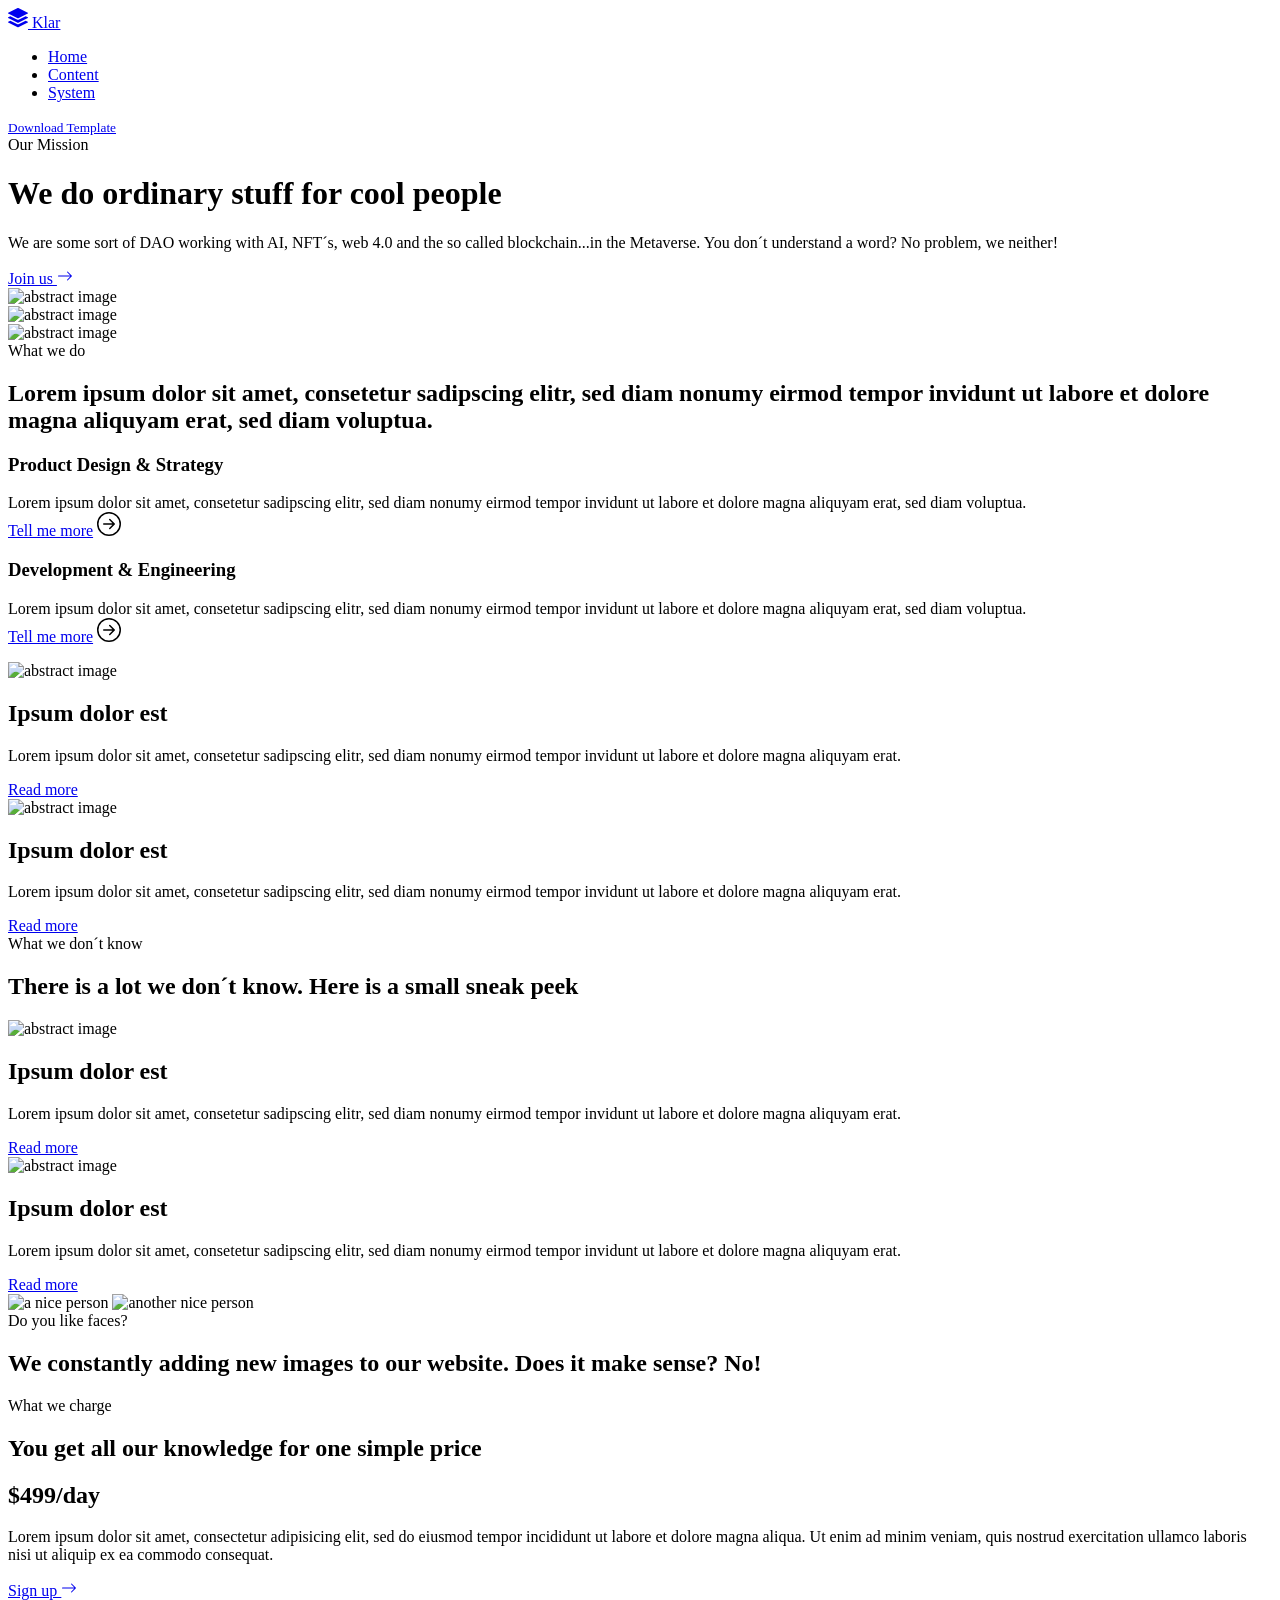
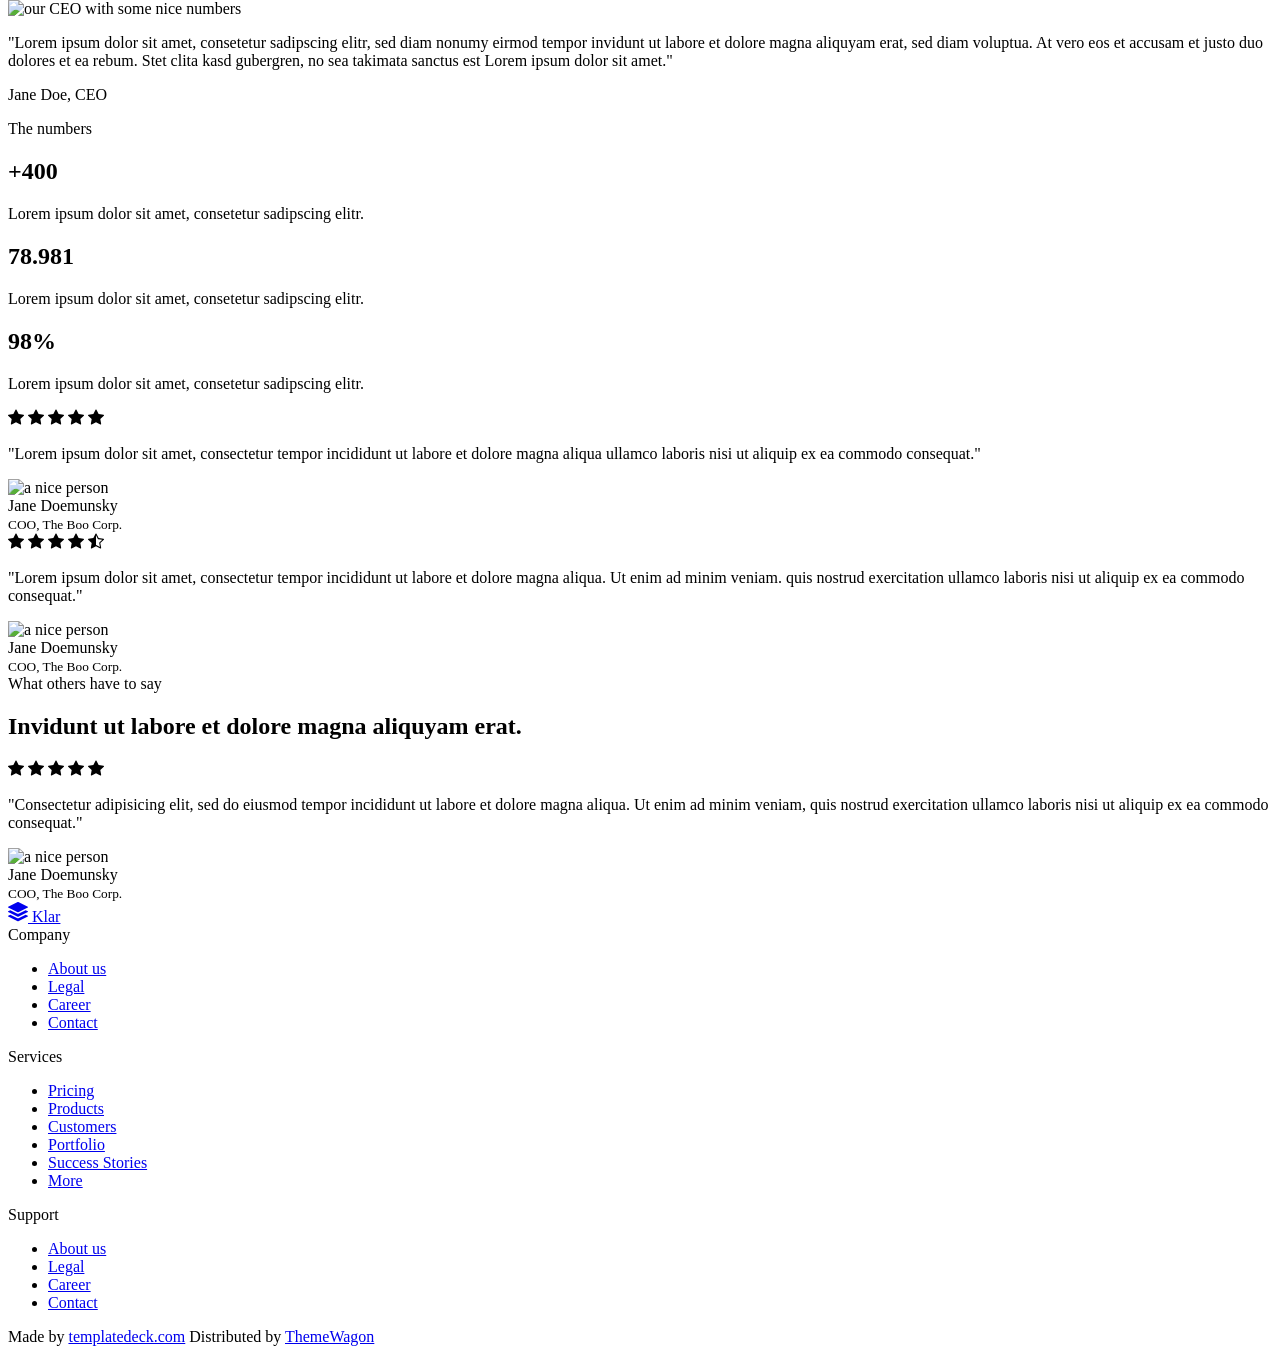
==== p0/index.html @ ea7d99bc "feat: added base index.html for p0" ====
<!doctype html>
<html class="h-100" lang="en">

<head>
  <meta charset="utf-8">
  <meta name="viewport" content="width=device-width,initial-scale=1,shrink-to-fit=no">
  <meta name="description" content="A well made and handcrafted Bootstrap 5 template">
  <link rel="apple-touch-icon" sizes="180x180" href="img/apple-touch-icon.png">
  <link rel="icon" type="image/png" sizes="32x32" href="img/favicon-32x32.png">
  <link rel="icon" type="image/png" sizes="16x16" href="img/favicon-16x16.png">
  <link rel="icon" type="image/png" sizes="96x96" href="img/favicon.png">
  <meta name="author" content="Holger Koenemann">
  <meta name="generator" content="Eleventy v2.0.0">
  <meta name="HandheldFriendly" content="true">
  <title>Klar HTML Template - Frontpage one</title>
  <link rel="stylesheet" href="css/theme.min.css">

  <style>
    /* inter-300 - latin */
    @font-face {
      font-family: 'Inter';
      font-style: normal;
      font-weight: 300;
      font-display: swap;
      src: local(''),
        url('fonts/inter-v12-latin-300.woff2') format('woff2'),
        /* Chrome 26+, Opera 23+, Firefox 39+ */
        url('fonts/inter-v12-latin-300.woff') format('woff');
      /* Chrome 6+, Firefox 3.6+, IE 9+, Safari 5.1+ */
    }

    /* inter-400 - latin */
    @font-face {
      font-family: 'Inter';
      font-style: normal;
      font-weight: 400;
      font-display: swap;
      src: local(''),
        url('fonts/inter-v12-latin-regular.woff2') format('woff2'),
        /* Chrome 26+, Opera 23+, Firefox 39+ */
        url('fonts/inter-v12-latin-regular.woff') format('woff');
      /* Chrome 6+, Firefox 3.6+, IE 9+, Safari 5.1+ */
    }

    @font-face {
      font-family: 'Inter';
      font-style: normal;
      font-weight: 500;
      font-display: swap;
      src: local(''),
        url('fonts/inter-v12-latin-500.woff2') format('woff2'),
        /* Chrome 26+, Opera 23+, Firefox 39+ */
        url('fonts/inter-v12-latin-500.woff') format('woff');
      /* Chrome 6+, Firefox 3.6+, IE 9+, Safari 5.1+ */
    }

    @font-face {
      font-family: 'Inter';
      font-style: normal;
      font-weight: 700;
      font-display: swap;
      src: local(''),
        url('fonts/inter-v12-latin-700.woff2') format('woff2'),
        /* Chrome 26+, Opera 23+, Firefox 39+ */
        url('fonts/inter-v12-latin-700.woff') format('woff');
      /* Chrome 6+, Firefox 3.6+, IE 9+, Safari 5.1+ */
    }
  </style>


</head>

<body class="bg-black text-white mt-0" data-bs-spy="scroll" data-bs-target="#navScroll">

  <nav id="navScroll" class="navbar navbar-dark bg-black fixed-top px-vw-5" tabindex="0">
    <div class="container">
      <a class="navbar-brand pe-md-4 fs-4 col-12 col-md-auto text-center" href="index.html">
        <svg xmlns="http://www.w3.org/2000/svg" width="20" height="20" fill="currentColor" class="bi bi-stack"
          viewBox="0 0 16 16">
          <path
            d="m14.12 10.163 1.715.858c.22.11.22.424 0 .534L8.267 15.34a.598.598 0 0 1-.534 0L.165 11.555a.299.299 0 0 1 0-.534l1.716-.858 5.317 2.659c.505.252 1.1.252 1.604 0l5.317-2.66zM7.733.063a.598.598 0 0 1 .534 0l7.568 3.784a.3.3 0 0 1 0 .535L8.267 8.165a.598.598 0 0 1-.534 0L.165 4.382a.299.299 0 0 1 0-.535L7.733.063z" />
          <path
            d="m14.12 6.576 1.715.858c.22.11.22.424 0 .534l-7.568 3.784a.598.598 0 0 1-.534 0L.165 7.968a.299.299 0 0 1 0-.534l1.716-.858 5.317 2.659c.505.252 1.1.252 1.604 0l5.317-2.659z" />
        </svg>
        <span class="ms-md-1 mt-1 fw-bolder me-md-5">Klar</span>
      </a>

      <ul class="navbar-nav mx-auto mb-2 mb-lg-0 list-group list-group-horizontal">
        <li class="nav-item">
          <a class="nav-link fs-5" href="index.html" aria-label="Homepage">
            Home
          </a>
        </li>
        <li class="nav-item">
          <a class="nav-link fs-5" href="content.html" aria-label="A sample content page">
            Content
          </a>
        </li>
        <li class="nav-item">
          <a class="nav-link fs-5" href="system.html" aria-label="A system message page">
            System
          </a>
        </li>

      </ul>
      <a href="https://templatedeck.com/klar-html-template.html" aria-label="Download this template"
        class="btn btn-outline-light">
        <small>Download Template</small>
      </a>
    </div>
  </nav>

  <main>
    <div class="w-100 overflow-hidden position-relative bg-black text-white" data-aos="fade">
      <div class="position-absolute w-100 h-100 bg-black opacity-75 top-0 start-0"></div>
      <div class="container py-vh-4 position-relative mt-5 px-vw-5 text-center">
        <div class="row d-flex align-items-center justify-content-center py-vh-5">
          <div class="col-12 col-xl-10">
            <span class="h5 text-secondary fw-lighter">Our Mission</span>
            <h1 class="display-huge mt-3 mb-3 lh-1">We do ordinary stuff for cool people</h1>
          </div>
          <div class="col-12 col-xl-8">
            <p class="lead text-secondary">We are some sort of DAO working with AI, NFT´s, web 4.0 and the so called
              blockchain...in the Metaverse. You don´t understand a word? No problem, we neither!</p>
          </div>
          <div class="col-12 text-center">
            <a href="#" class="btn btn-xl btn-light">Join us
              <svg xmlns="http://www.w3.org/2000/svg" width="16" height="16" fill="currentColor"
                class="bi bi-arrow-right" viewBox="0 0 16 16">
                <path fill-rule="evenodd"
                  d="M1 8a.5.5 0 0 1 .5-.5h11.793l-3.147-3.146a.5.5 0 0 1 .708-.708l4 4a.5.5 0 0 1 0 .708l-4 4a.5.5 0 0 1-.708-.708L13.293 8.5H1.5A.5.5 0 0 1 1 8z" />
              </svg>
            </a>
          </div>
        </div>
      </div>

    </div>

    <div class="w-100 position-relative bg-black text-white bg-cover d-flex align-items-center">
      <div class="container-fluid px-vw-5">
        <div class="position-absolute w-100 h-50 bg-dark bottom-0 start-0"></div>
        <div class="row d-flex align-items-center position-relative justify-content-center px-0 g-5">
          <div class="col-12 col-lg-6">
            <img src="img/webp/abstract18.webp" width="2280" height="1732" alt="abstract image"
              class="img-fluid position-relative rounded-5 shadow" data-aos="fade-up">
          </div>
          <div class="col-12 col-md-6 col-lg-3">
            <img src="img/webp/abstract6.webp" width="1116" height="1578" alt="abstract image"
              class="img-fluid position-relative rounded-5 shadow" data-aos="fade-up" data-aos-duration="2000">
          </div>
          <div class="col-12 col-md-6 col-lg-3">
            <img src="img/webp/abstract9.webp" width="1116" height="848" alt="abstract image"
              class="img-fluid position-relative rounded-5 shadow" data-aos="fade-up" data-aos-duration="3000">
          </div>
        </div>
      </div>
    </div>
    <div class="bg-dark">
      <div class="container px-vw-5 py-vh-5">
        <div class="row d-flex align-items-center">
          <div class="col-12 col-lg-7 text-lg-end" data-aos="fade-right">
            <span class="h5 text-secondary fw-lighter">What we do</span>
            <h2 class="display-4">Lorem ipsum dolor sit amet, consetetur sadipscing elitr, sed diam nonumy eirmod tempor
              invidunt ut labore et dolore magna aliquyam erat, sed diam voluptua.</h2>
          </div>
          <div class="col-12 col-lg-5" data-aos="fade-left">
            <h3 class="pt-5">Product Design & Strategy</h3>
            <p class="text-secondary">Lorem ipsum dolor sit amet, consetetur sadipscing elitr, sed diam nonumy eirmod
              tempor invidunt ut labore et dolore magna aliquyam erat, sed diam voluptua.<br>
              <a href="#" class="link-fancy link-fancy-light me-2">Tell me more</a>
              <svg xmlns="http://www.w3.org/2000/svg" width="24" height="24" fill="currentColor"
                class="bi bi-arrow-right-circle" viewBox="0 0 16 16">
                <path fill-rule="evenodd"
                  d="M1 8a7 7 0 1 0 14 0A7 7 0 0 0 1 8zm15 0A8 8 0 1 1 0 8a8 8 0 0 1 16 0zM4.5 7.5a.5.5 0 0 0 0 1h5.793l-2.147 2.146a.5.5 0 0 0 .708.708l3-3a.5.5 0 0 0 0-.708l-3-3a.5.5 0 1 0-.708.708L10.293 7.5H4.5z" />
              </svg>
            </p>
            <h3 class="border-top border-secondary pt-5 mt-5">Development & Engineering</h3>
            <p class="text-secondary">Lorem ipsum dolor sit amet, consetetur sadipscing elitr, sed diam nonumy eirmod
              tempor invidunt ut labore et dolore magna aliquyam erat, sed diam voluptua.<br>
              <a href="#" class="link-fancy link-fancy-light me-2">Tell me more</a>
              <svg xmlns="http://www.w3.org/2000/svg" width="24" height="24" fill="currentColor"
                class="bi bi-arrow-right-circle" viewBox="0 0 16 16">
                <path fill-rule="evenodd"
                  d="M1 8a7 7 0 1 0 14 0A7 7 0 0 0 1 8zm15 0A8 8 0 1 1 0 8a8 8 0 0 1 16 0zM4.5 7.5a.5.5 0 0 0 0 1h5.793l-2.147 2.146a.5.5 0 0 0 .708.708l3-3a.5.5 0 0 0 0-.708l-3-3a.5.5 0 1 0-.708.708L10.293 7.5H4.5z" />
              </svg>
            </p>
          </div>
        </div>
      </div>
    </div>

    <div class="bg-black py-vh-3">
      <div class="container bg-black px-vw-5 py-vh-3 rounded-5 shadow">

        <div class="row gx-5">
          <div class="col-12 col-md-6">
            <div class="card bg-transparent mb-5" data-aos="zoom-in-up">
              <div class="bg-dark shadow rounded-5 p-0">
                <img src="img/webp/abstract3.webp" width="582" height="327" alt="abstract image"
                  class="img-fluid rounded-5 no-bottom-radius" loading="lazy">
                <div class="p-5">
                  <h2 class="fw-lighter">Ipsum dolor est</h2>
                  <p class="pb-4 text-secondary">Lorem ipsum dolor sit amet, consetetur sadipscing elitr, sed diam
                    nonumy eirmod tempor invidunt ut labore et dolore magna aliquyam erat.</p>
                  <a href="#" class="link-fancy link-fancy-light">Read more</a>
                </div>
              </div>
            </div>

            <div class="card bg-transparent" data-aos="zoom-in-up">
              <div class="bg-dark shadow rounded-5 p-0">
                <img src="img/webp/abstract2.webp" width="582" height="442" alt="abstract image"
                  class="img-fluid rounded-5 no-bottom-radius" loading="lazy">
                <div class="p-5">
                  <h2 class="fw-lighter">Ipsum dolor est</h2>
                  <p class="pb-4 text-secondary">Lorem ipsum dolor sit amet, consetetur sadipscing elitr, sed diam
                    nonumy eirmod tempor invidunt ut labore et dolore magna aliquyam erat.</p>
                  <a href="#" class="link-fancy link-fancy-light">Read more</a>
                </div>
              </div>
            </div>
          </div>
          <div class="col-12 col-md-6">
            <div class="p-5 pt-0 mt-5" data-aos="fade">
              <span class="h5 text-secondary fw-lighter">What we don´t know</span>
              <h2 class="display-4">There is a lot we don´t know. Here is a small sneak peek</h2>
            </div>
            <div class="card bg-transparent mb-5 mt-5" data-aos="zoom-in-up">
              <div class="bg-dark shadow rounded-5 p-0">
                <img src="img/webp/abstract17.webp" width="582" height="390" alt="abstract image"
                  class="img-fluid rounded-5 no-bottom-radius" loading="lazy">
                <div class="p-5">
                  <h2 class="fw-lighter">Ipsum dolor est</h2>
                  <p class="pb-4 text-secondary">Lorem ipsum dolor sit amet, consetetur sadipscing elitr, sed diam
                    nonumy eirmod tempor invidunt ut labore et dolore magna aliquyam erat.</p>
                  <a href="#" class="link-fancy link-fancy-light">Read more</a>
                </div>
              </div>
            </div>

            <div class="card bg-transparent" data-aos="zoom-in-up">
              <div class="bg-dark shadow rounded-5 p-0">
                <img src="img/webp/abstract4.webp" width="582" height="327" alt="abstract image"
                  class="img-fluid rounded-5 no-bottom-radius" loading="lazy">
                <div class="p-5">
                  <h2 class="fw-lighter">Ipsum dolor est</h2>
                  <p class="pb-4 text-secondary">Lorem ipsum dolor sit amet, consetetur sadipscing elitr, sed diam
                    nonumy eirmod tempor invidunt ut labore et dolore magna aliquyam erat.</p>
                  <a href="#" class="link-fancy link-fancy-light">Read more</a>
                </div>
              </div>
            </div>
          </div>
        </div>

      </div>

    </div>
    <div class="bg-dark position-relative">
      <div class="container px-vw-5 py-vh-5">
        <div class="row d-flex align-items-center">

          <div class="col-12 col-lg-7">
            <img class="img-fluid rounded-5 mb-n5 shadow" src="img/webp/person9.webp" width="512" height="512"
              alt="a nice person" loading="lazy" data-aos="zoom-in-right">
            <img class="img-fluid rounded-5 ms-5 mb-n5 shadow" src="img/webp/person11.webp" width="512" height="512"
              alt="another nice person" loading="lazy" data-aos="zoom-in-up">
          </div>
          <div class="col-12 col-lg-5 bg-dark rounded-5 py-5" data-aos="fade">
            <span class="h5 text-secondary fw-lighter">Do you like faces?</span>
            <h2 class="display-4">We constantly adding new images to our website. Does it make sense? No!</h2>
          </div>
        </div>
      </div>
    </div>

    <div class="bg-black">
      <div class="container px-vw-5 py-vh-5">
        <div class="row d-flex align-items-center">
          <div class="col-12 col-lg-5 text-center text-lg-end" data-aos="zoom-in-right">
            <span class="h5 text-secondary fw-lighter">What we charge</span>
            <h2 class="display-4">You get all our knowledge for one simple price</h2>
          </div>
          <div class="col-12 col-lg-7 bg-dark rounded-5 py-vh-3 text-center my-5" data-aos="zoom-in-up">
            <h2 class="display-huge mb-5">
              <span class="fs-4 me-2 fw-light">$</span><span class="border-bottom border-5">499</span><span
                class="fs-6 fw-light">/day</span>
            </h2>
            <p class="lead text-secondary">Lorem ipsum dolor sit amet, consectetur adipisicing elit, sed do eiusmod
              tempor incididunt ut labore et dolore magna aliqua. Ut enim ad minim veniam, quis nostrud exercitation
              ullamco laboris nisi ut aliquip ex ea commodo consequat.</p>
            <a href="#" class="btn btn-xl btn-light">Sign up
              <svg xmlns="http://www.w3.org/2000/svg" width="16" height="16" fill="currentColor"
                class="bi bi-arrow-right" viewBox="0 0 16 16">
                <path fill-rule="evenodd"
                  d="M1 8a.5.5 0 0 1 .5-.5h11.793l-3.147-3.146a.5.5 0 0 1 .708-.708l4 4a.5.5 0 0 1 0 .708l-4 4a.5.5 0 0 1-.708-.708L13.293 8.5H1.5A.5.5 0 0 1 1 8z" />
              </svg>
            </a>
          </div>
        </div>
      </div>

    </div>
    <div class="container-fluid px-vw-5 position-relative" data-aos="fade">
      <div class="position-absolute w-100 h-50 bg-black top-0 start-0"></div>
      <div class="position-relative py-vh-5 bg-cover bg-center rounded-5"
        style="background-image: url(img/webp/abstract12.webp)">
        <div class="container bg-black px-vw-5 py-vh-3 rounded-5 shadow">
          <div class="row d-flex align-items-center">

            <div class="col-6 d-flex align-items-center bg-dark shadow rounded-5 p-0" data-aos="zoom-in-up">
              <div class="row d-flex justify-content-center">
                <div class="col-12">
                  <img src="img/webp/person103.webp" width="684" height="457" alt="our CEO with some nice numbers"
                    class="img-fluid rounded-5" loading="lazy">
                </div>
                <div class="col-12 col-lg-10 col-xl-8 text-center my-5">
                  <p class="lead border-bottom pb-4 border-secondary">"Lorem ipsum dolor sit amet, consetetur sadipscing
                    elitr, sed diam nonumy eirmod tempor invidunt ut labore et dolore magna aliquyam erat, sed diam
                    voluptua. At vero eos et accusam et justo duo dolores et ea rebum. Stet clita kasd gubergren, no sea
                    takimata sanctus est Lorem ipsum dolor sit amet."</p>
                  <p class="text-secondary text-center">Jane Doe, CEO</p>
                </div>
              </div>
            </div>
            <div class="col-5 offset-1">
              <span class="h5 text-secondary fw-lighter">The numbers</span>
              <h2 class="display-huge fw-bolder" data-aos="zoom-in-left">+400</h2>
              <p class="h4 fw-lighter text-secondary">
                Lorem ipsum dolor sit amet, consetetur sadipscing elitr.
              </p>

              <h2 class="display-huge fw-bolder border-top border-secondary pt-5 mt-5" data-aos="zoom-in-left">78.981
              </h2>
              <p class="h4 fw-lighter text-secondary">
                Lorem ipsum dolor sit amet, consetetur sadipscing elitr.
              </p>
              <h2 class="display-huge fw-bolder border-top border-secondary pt-5 mt-5" data-aos="zoom-in-left">98%</h2>
              <p class="h4 fw-lighter text-secondary">
                Lorem ipsum dolor sit amet, consetetur sadipscing elitr.
              </p>
            </div>
          </div>
        </div>

      </div>
    </div>
    <div class="bg-dark py-vh-5">
      <div class="container px-vw-5">
        <div class="row d-flex gx-5 align-items-center">
          <div class="col-12 col-lg-6">
            <div class="rounded-5 bg-black p-5 shadow" data-aos="zoom-in-right">
              <div class="fs-1">
                <svg xmlns="http://www.w3.org/2000/svg" width="16" height="16" fill="currentColor"
                  class="bi bi-star-fill" viewBox="0 0 16 16">
                  <path
                    d="M3.612 15.443c-.386.198-.824-.149-.746-.592l.83-4.73L.173 6.765c-.329-.314-.158-.888.283-.95l4.898-.696L7.538.792c.197-.39.73-.39.927 0l2.184 4.327 4.898.696c.441.062.612.636.282.95l-3.522 3.356.83 4.73c.078.443-.36.79-.746.592L8 13.187l-4.389 2.256z" />
                </svg>


                <svg xmlns="http://www.w3.org/2000/svg" width="16" height="16" fill="currentColor"
                  class="bi bi-star-fill" viewBox="0 0 16 16">
                  <path
                    d="M3.612 15.443c-.386.198-.824-.149-.746-.592l.83-4.73L.173 6.765c-.329-.314-.158-.888.283-.95l4.898-.696L7.538.792c.197-.39.73-.39.927 0l2.184 4.327 4.898.696c.441.062.612.636.282.95l-3.522 3.356.83 4.73c.078.443-.36.79-.746.592L8 13.187l-4.389 2.256z" />
                </svg>


                <svg xmlns="http://www.w3.org/2000/svg" width="16" height="16" fill="currentColor"
                  class="bi bi-star-fill" viewBox="0 0 16 16">
                  <path
                    d="M3.612 15.443c-.386.198-.824-.149-.746-.592l.83-4.73L.173 6.765c-.329-.314-.158-.888.283-.95l4.898-.696L7.538.792c.197-.39.73-.39.927 0l2.184 4.327 4.898.696c.441.062.612.636.282.95l-3.522 3.356.83 4.73c.078.443-.36.79-.746.592L8 13.187l-4.389 2.256z" />
                </svg>


                <svg xmlns="http://www.w3.org/2000/svg" width="16" height="16" fill="currentColor"
                  class="bi bi-star-fill" viewBox="0 0 16 16">
                  <path
                    d="M3.612 15.443c-.386.198-.824-.149-.746-.592l.83-4.73L.173 6.765c-.329-.314-.158-.888.283-.95l4.898-.696L7.538.792c.197-.39.73-.39.927 0l2.184 4.327 4.898.696c.441.062.612.636.282.95l-3.522 3.356.83 4.73c.078.443-.36.79-.746.592L8 13.187l-4.389 2.256z" />
                </svg>


                <svg xmlns="http://www.w3.org/2000/svg" width="16" height="16" fill="currentColor"
                  class="bi bi-star-fill" viewBox="0 0 16 16">
                  <path
                    d="M3.612 15.443c-.386.198-.824-.149-.746-.592l.83-4.73L.173 6.765c-.329-.314-.158-.888.283-.95l4.898-.696L7.538.792c.197-.39.73-.39.927 0l2.184 4.327 4.898.696c.441.062.612.636.282.95l-3.522 3.356.83 4.73c.078.443-.36.79-.746.592L8 13.187l-4.389 2.256z" />
                </svg>


              </div>
              <p class="text-secondary lead">"Lorem ipsum dolor sit amet, consectetur tempor incididunt ut labore et
                dolore magna aliqua ullamco laboris nisi ut aliquip ex ea commodo consequat."</p>
              <div class="d-flex justify-content-start align-items-center border-top border-secondary pt-3">
                <img src="img/webp/person14.webp" width="96" height="96" class="rounded-circle me-3" alt="a nice person"
                  data-aos="fade" loading="lazy">
                <div>
                  <span class="h6 fw-5">Jane Doemunsky</span><br>
                  <small class="text-secondary">COO, The Boo Corp.</small>
                </div>
              </div>
            </div>
            <div class="rounded-5 bg-black p-5 shadow mt-5" data-aos="zoom-in-right">
              <div class="fs-1">
                <svg xmlns="http://www.w3.org/2000/svg" width="16" height="16" fill="currentColor"
                  class="bi bi-star-fill" viewBox="0 0 16 16">
                  <path
                    d="M3.612 15.443c-.386.198-.824-.149-.746-.592l.83-4.73L.173 6.765c-.329-.314-.158-.888.283-.95l4.898-.696L7.538.792c.197-.39.73-.39.927 0l2.184 4.327 4.898.696c.441.062.612.636.282.95l-3.522 3.356.83 4.73c.078.443-.36.79-.746.592L8 13.187l-4.389 2.256z" />
                </svg>


                <svg xmlns="http://www.w3.org/2000/svg" width="16" height="16" fill="currentColor"
                  class="bi bi-star-fill" viewBox="0 0 16 16">
                  <path
                    d="M3.612 15.443c-.386.198-.824-.149-.746-.592l.83-4.73L.173 6.765c-.329-.314-.158-.888.283-.95l4.898-.696L7.538.792c.197-.39.73-.39.927 0l2.184 4.327 4.898.696c.441.062.612.636.282.95l-3.522 3.356.83 4.73c.078.443-.36.79-.746.592L8 13.187l-4.389 2.256z" />
                </svg>


                <svg xmlns="http://www.w3.org/2000/svg" width="16" height="16" fill="currentColor"
                  class="bi bi-star-fill" viewBox="0 0 16 16">
                  <path
                    d="M3.612 15.443c-.386.198-.824-.149-.746-.592l.83-4.73L.173 6.765c-.329-.314-.158-.888.283-.95l4.898-.696L7.538.792c.197-.39.73-.39.927 0l2.184 4.327 4.898.696c.441.062.612.636.282.95l-3.522 3.356.83 4.73c.078.443-.36.79-.746.592L8 13.187l-4.389 2.256z" />
                </svg>


                <svg xmlns="http://www.w3.org/2000/svg" width="16" height="16" fill="currentColor"
                  class="bi bi-star-fill" viewBox="0 0 16 16">
                  <path
                    d="M3.612 15.443c-.386.198-.824-.149-.746-.592l.83-4.73L.173 6.765c-.329-.314-.158-.888.283-.95l4.898-.696L7.538.792c.197-.39.73-.39.927 0l2.184 4.327 4.898.696c.441.062.612.636.282.95l-3.522 3.356.83 4.73c.078.443-.36.79-.746.592L8 13.187l-4.389 2.256z" />
                </svg>


                <svg xmlns="http://www.w3.org/2000/svg" width="16" height="16" fill="currentColor"
                  class="bi bi-star-half" viewBox="0 0 16 16">
                  <path
                    d="M5.354 5.119 7.538.792A.516.516 0 0 1 8 .5c.183 0 .366.097.465.292l2.184 4.327 4.898.696A.537.537 0 0 1 16 6.32a.548.548 0 0 1-.17.445l-3.523 3.356.83 4.73c.078.443-.36.79-.746.592L8 13.187l-4.389 2.256a.52.52 0 0 1-.146.05c-.342.06-.668-.254-.6-.642l.83-4.73L.173 6.765a.55.55 0 0 1-.172-.403.58.58 0 0 1 .085-.302.513.513 0 0 1 .37-.245l4.898-.696zM8 12.027a.5.5 0 0 1 .232.056l3.686 1.894-.694-3.957a.565.565 0 0 1 .162-.505l2.907-2.77-4.052-.576a.525.525 0 0 1-.393-.288L8.001 2.223 8 2.226v9.8z" />
                </svg>

              </div>
              <p class="text-secondary lead">"Lorem ipsum dolor sit amet, consectetur tempor incididunt ut labore et
                dolore magna aliqua. Ut enim ad minim veniam. quis nostrud exercitation ullamco laboris nisi ut aliquip
                ex ea commodo consequat."</p>
              <div class="d-flex justify-content-start align-items-center border-top border-secondary pt-3">
                <img src="img/webp/person13.webp" width="96" height="96" class="rounded-circle me-3" alt="a nice person"
                  data-aos="fade" loading="lazy">
                <div>
                  <span class="h6 fw-5">Jane Doemunsky</span><br>
                  <small class="text-secondary">COO, The Boo Corp.</small>
                </div>
              </div>
            </div>

          </div>
          <div class="col-12 col-lg-6">
            <div class="p-5 pt-0" data-aos="fade">
              <span class="h5 text-secondary fw-lighter">What others have to say</span>
              <h2 class="display-4">Invidunt ut labore et dolore magna aliquyam erat.</h2>
            </div>
            <div class="rounded-5 bg-black p-5 shadow mt-5 gradient" data-aos="zoom-in-left">
              <div class="fs-1">
                <svg xmlns="http://www.w3.org/2000/svg" width="16" height="16" fill="currentColor"
                  class="bi bi-star-fill" viewBox="0 0 16 16">
                  <path
                    d="M3.612 15.443c-.386.198-.824-.149-.746-.592l.83-4.73L.173 6.765c-.329-.314-.158-.888.283-.95l4.898-.696L7.538.792c.197-.39.73-.39.927 0l2.184 4.327 4.898.696c.441.062.612.636.282.95l-3.522 3.356.83 4.73c.078.443-.36.79-.746.592L8 13.187l-4.389 2.256z" />
                </svg>


                <svg xmlns="http://www.w3.org/2000/svg" width="16" height="16" fill="currentColor"
                  class="bi bi-star-fill" viewBox="0 0 16 16">
                  <path
                    d="M3.612 15.443c-.386.198-.824-.149-.746-.592l.83-4.73L.173 6.765c-.329-.314-.158-.888.283-.95l4.898-.696L7.538.792c.197-.39.73-.39.927 0l2.184 4.327 4.898.696c.441.062.612.636.282.95l-3.522 3.356.83 4.73c.078.443-.36.79-.746.592L8 13.187l-4.389 2.256z" />
                </svg>


                <svg xmlns="http://www.w3.org/2000/svg" width="16" height="16" fill="currentColor"
                  class="bi bi-star-fill" viewBox="0 0 16 16">
                  <path
                    d="M3.612 15.443c-.386.198-.824-.149-.746-.592l.83-4.73L.173 6.765c-.329-.314-.158-.888.283-.95l4.898-.696L7.538.792c.197-.39.73-.39.927 0l2.184 4.327 4.898.696c.441.062.612.636.282.95l-3.522 3.356.83 4.73c.078.443-.36.79-.746.592L8 13.187l-4.389 2.256z" />
                </svg>


                <svg xmlns="http://www.w3.org/2000/svg" width="16" height="16" fill="currentColor"
                  class="bi bi-star-fill" viewBox="0 0 16 16">
                  <path
                    d="M3.612 15.443c-.386.198-.824-.149-.746-.592l.83-4.73L.173 6.765c-.329-.314-.158-.888.283-.95l4.898-.696L7.538.792c.197-.39.73-.39.927 0l2.184 4.327 4.898.696c.441.062.612.636.282.95l-3.522 3.356.83 4.73c.078.443-.36.79-.746.592L8 13.187l-4.389 2.256z" />
                </svg>


                <svg xmlns="http://www.w3.org/2000/svg" width="16" height="16" fill="currentColor"
                  class="bi bi-star-fill" viewBox="0 0 16 16">
                  <path
                    d="M3.612 15.443c-.386.198-.824-.149-.746-.592l.83-4.73L.173 6.765c-.329-.314-.158-.888.283-.95l4.898-.696L7.538.792c.197-.39.73-.39.927 0l2.184 4.327 4.898.696c.441.062.612.636.282.95l-3.522 3.356.83 4.73c.078.443-.36.79-.746.592L8 13.187l-4.389 2.256z" />
                </svg>


              </div>
              <p class="lead">"Consectetur adipisicing elit, sed do eiusmod tempor incididunt ut labore et dolore magna
                aliqua. Ut enim ad minim veniam, quis nostrud exercitation ullamco laboris nisi ut aliquip ex ea commodo
                consequat."</p>
              <div class="d-flex justify-content-start align-items-center border-top pt-3">
                <img src="img/webp/person16.webp" width="96" height="96" class="rounded-circle me-3" alt="a nice person"
                  data-aos="fade" loading="lazy">
                <div>
                  <span class="h6 fw-5">Jane Doemunsky</span><br>
                  <small>COO, The Boo Corp.</small>
                </div>
              </div>
            </div>
          </div>
        </div>
      </div>

    </div>

  </main>

  <footer class="bg-black border-top border-dark">
    <div class="container py-vh-4 text-secondary fw-lighter">
      <div class="row">
        <div class="col-12 col-lg-5 py-4 text-center text-lg-start">
          <a class="navbar-brand pe-md-4 fs-4 col-12 col-md-auto text-center" href="index.html">
            <svg xmlns="http://www.w3.org/2000/svg" width="20" height="20" fill="currentColor" class="bi bi-stack"
              viewBox="0 0 16 16">
              <path
                d="m14.12 10.163 1.715.858c.22.11.22.424 0 .534L8.267 15.34a.598.598 0 0 1-.534 0L.165 11.555a.299.299 0 0 1 0-.534l1.716-.858 5.317 2.659c.505.252 1.1.252 1.604 0l5.317-2.66zM7.733.063a.598.598 0 0 1 .534 0l7.568 3.784a.3.3 0 0 1 0 .535L8.267 8.165a.598.598 0 0 1-.534 0L.165 4.382a.299.299 0 0 1 0-.535L7.733.063z" />
              <path
                d="m14.12 6.576 1.715.858c.22.11.22.424 0 .534l-7.568 3.784a.598.598 0 0 1-.534 0L.165 7.968a.299.299 0 0 1 0-.534l1.716-.858 5.317 2.659c.505.252 1.1.252 1.604 0l5.317-2.659z" />
            </svg>
            <span class="ms-md-1 mt-1 fw-bolder me-md-5">Klar</span>
          </a>

        </div>
        <div class="col border-end border-dark">
          <span class="h6">Company</span>
          <ul class="nav flex-column">
            <li class="nav-item">
              <a href="#" class="link-fancy link-fancy-light">About us</a>
            </li>
            <li class="nav-item">
              <a href="#" class="link-fancy link-fancy-light">Legal</a>
            </li>

            <li class="nav-item">
              <a href="#" class="link-fancy link-fancy-light">Career</a>
            </li>
            <li class="nav-item">
              <a href="#" class="link-fancy link-fancy-light">Contact</a>
            </li>
          </ul>
        </div>
        <div class="col border-end border-dark">
          <span class="h6">Services</span>
          <ul class="nav flex-column">
            <li class="nav-item">
              <a href="#" class="link-fancy link-fancy-light">Pricing</a>
            </li>
            <li class="nav-item">
              <a href="#" class="link-fancy link-fancy-light">Products</a>
            </li>

            <li class="nav-item">
              <a href="#" class="link-fancy link-fancy-light">Customers</a>
            </li>
            <li class="nav-item">
              <a href="#" class="link-fancy link-fancy-light">Portfolio</a>
            </li>
            <li class="nav-item">
              <a href="#" class="link-fancy link-fancy-light">Success Stories</a>
            </li>
            <li class="nav-item">
              <a href="#" class="link-fancy link-fancy-light">More</a>
            </li>
          </ul>
        </div>
        <div class="col">
          <span class="h6">Support</span>
          <ul class="nav flex-column">
            <li class="nav-item">
              <a href="#" class="link-fancy link-fancy-light">About us</a>
            </li>
            <li class="nav-item">
              <a href="#" class="link-fancy link-fancy-light">Legal</a>
            </li>

            <li class="nav-item">
              <a href="#" class="link-fancy link-fancy-light">Career</a>
            </li>
            <li class="nav-item">
              <a href="#" class="link-fancy link-fancy-light">Contact</a>
            </li>
          </ul>
        </div>
      </div>
    </div>
    <div class="container text-center small py-vh-2 border-top border-dark">Made by
      <a href="https://templatedeck.com" class="link-fancy link-fancy-light" target="_blank">templatedeck.com</a>
      Distributed by <a href="https://themewagon.com" class="link-fancy link-fancy-light" target="_blank">ThemeWagon</a>
    </div>
  </footer>








  <script src="js/bootstrap.bundle.min.js"></script>
  <script src="js/aos.js"></script>
  <script>
    AOS.init({
      duration: 800, // values from 0 to 3000, with step 50ms
    });
  </script>
  <script>
    let scrollpos = window.scrollY;
    const header = document.querySelector(".navbar");
    const header_height = header.offsetHeight;

    const add_class_on_scroll = () => header.classList.add("scrolled", "shadow-sm");
    const remove_class_on_scroll = () => header.classList.remove("scrolled", "shadow-sm");

    window.addEventListener('scroll', function () {
      scrollpos = window.scrollY;

      if (scrollpos >= header_height) { add_class_on_scroll(); }
      else { remove_class_on_scroll(); }

      console.log(scrollpos);
    })
  </script>

</body>

</html>
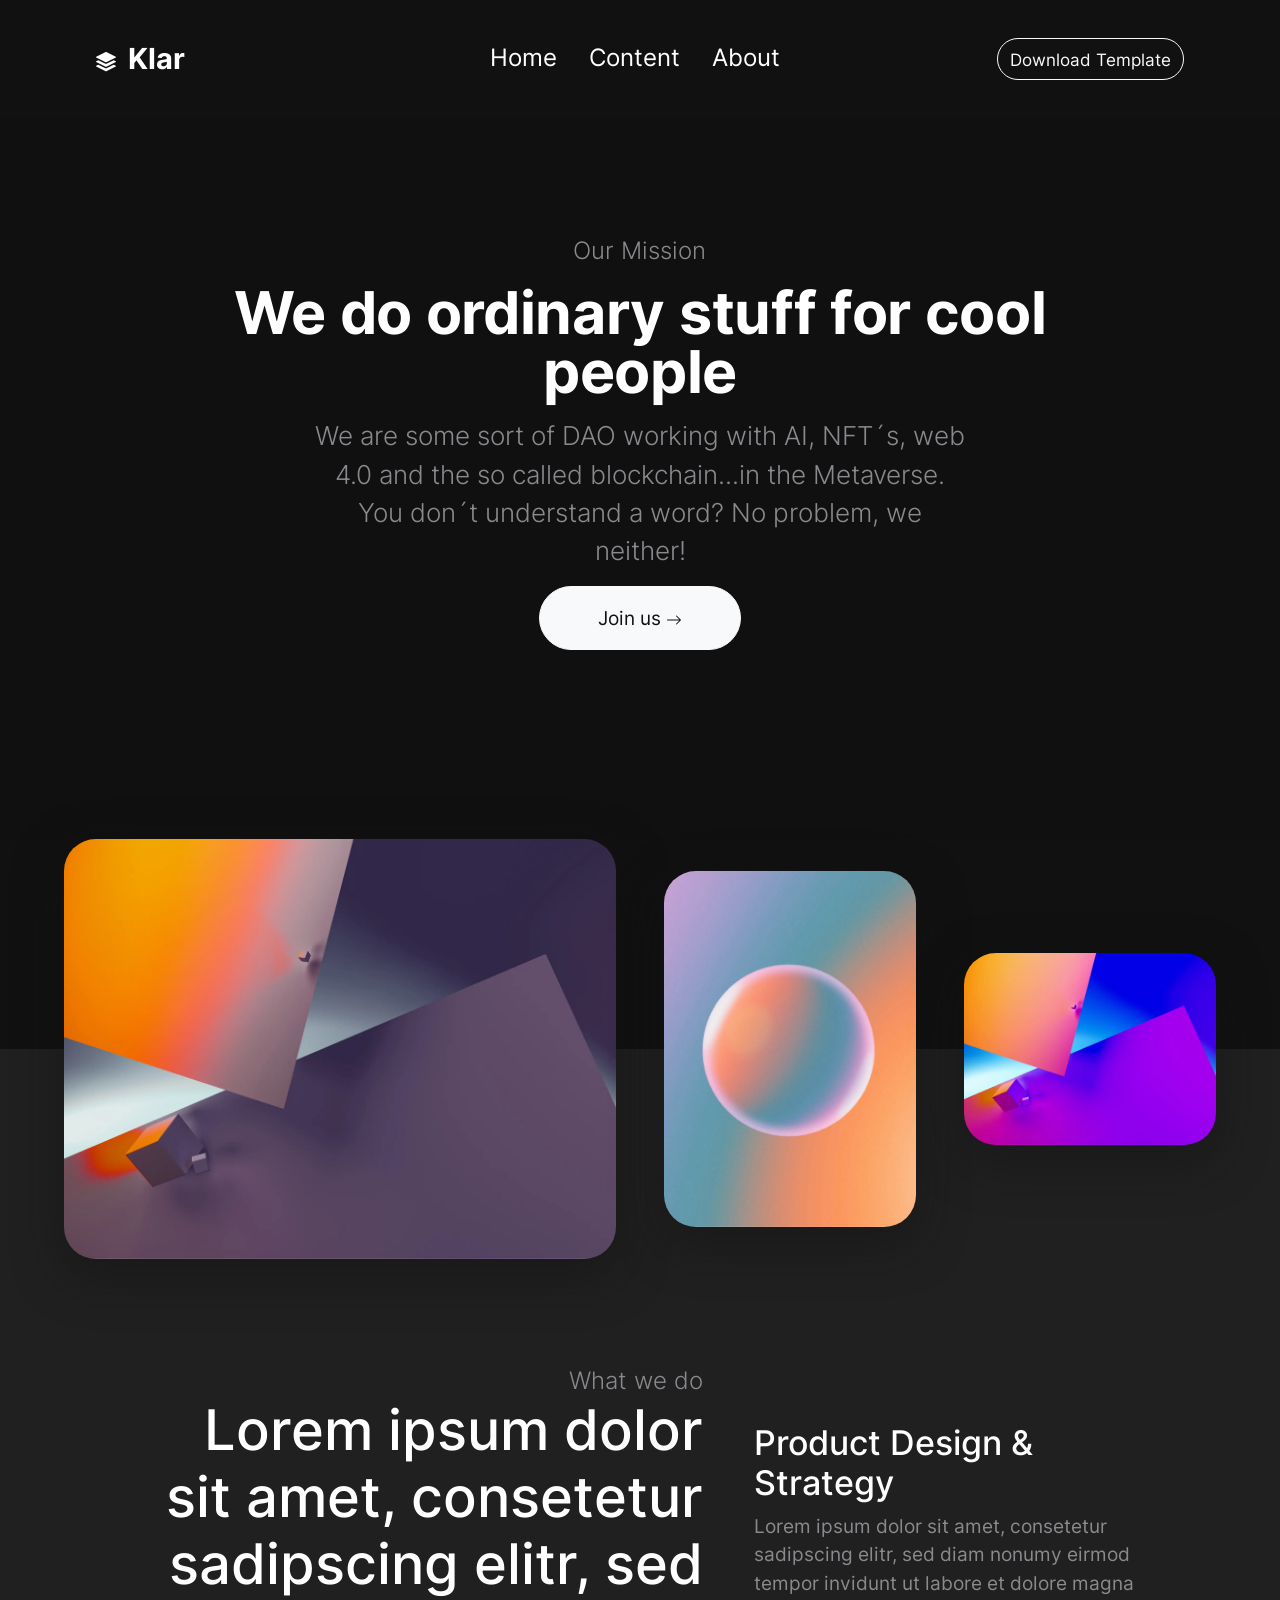
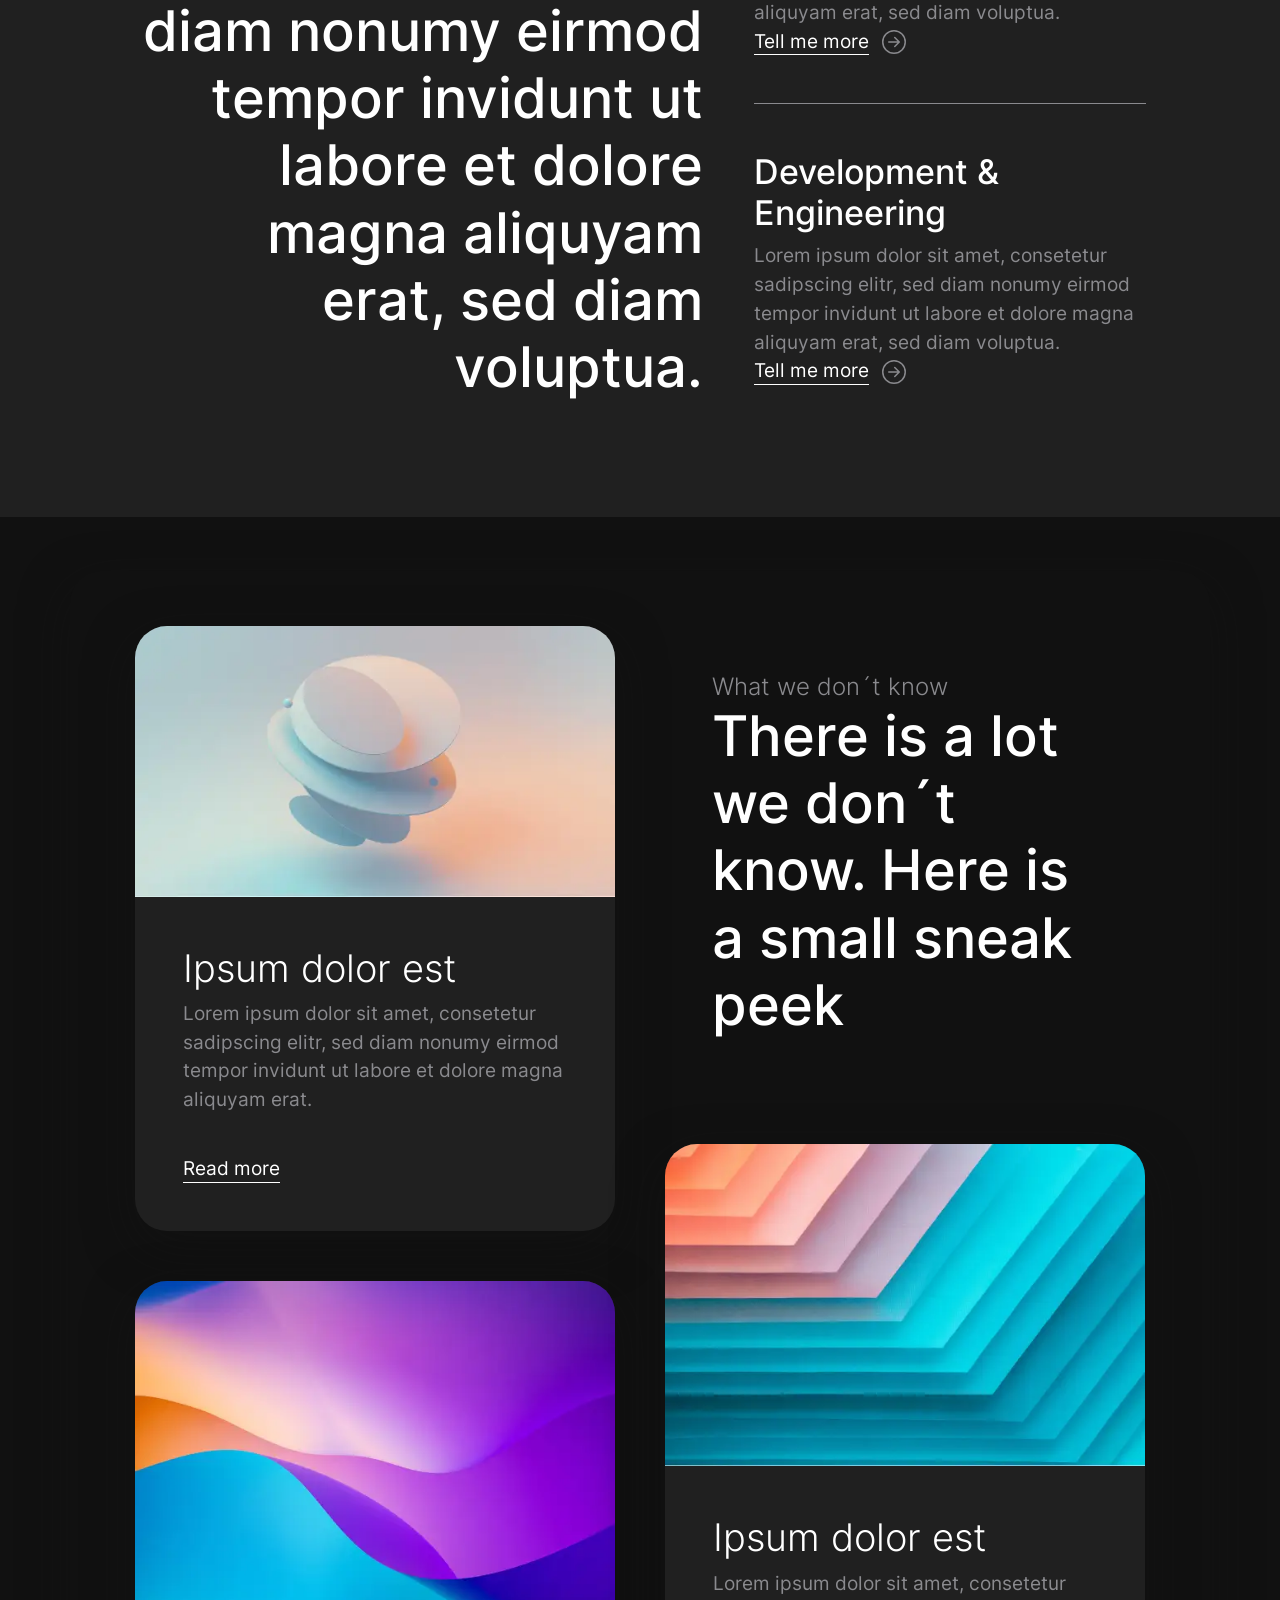
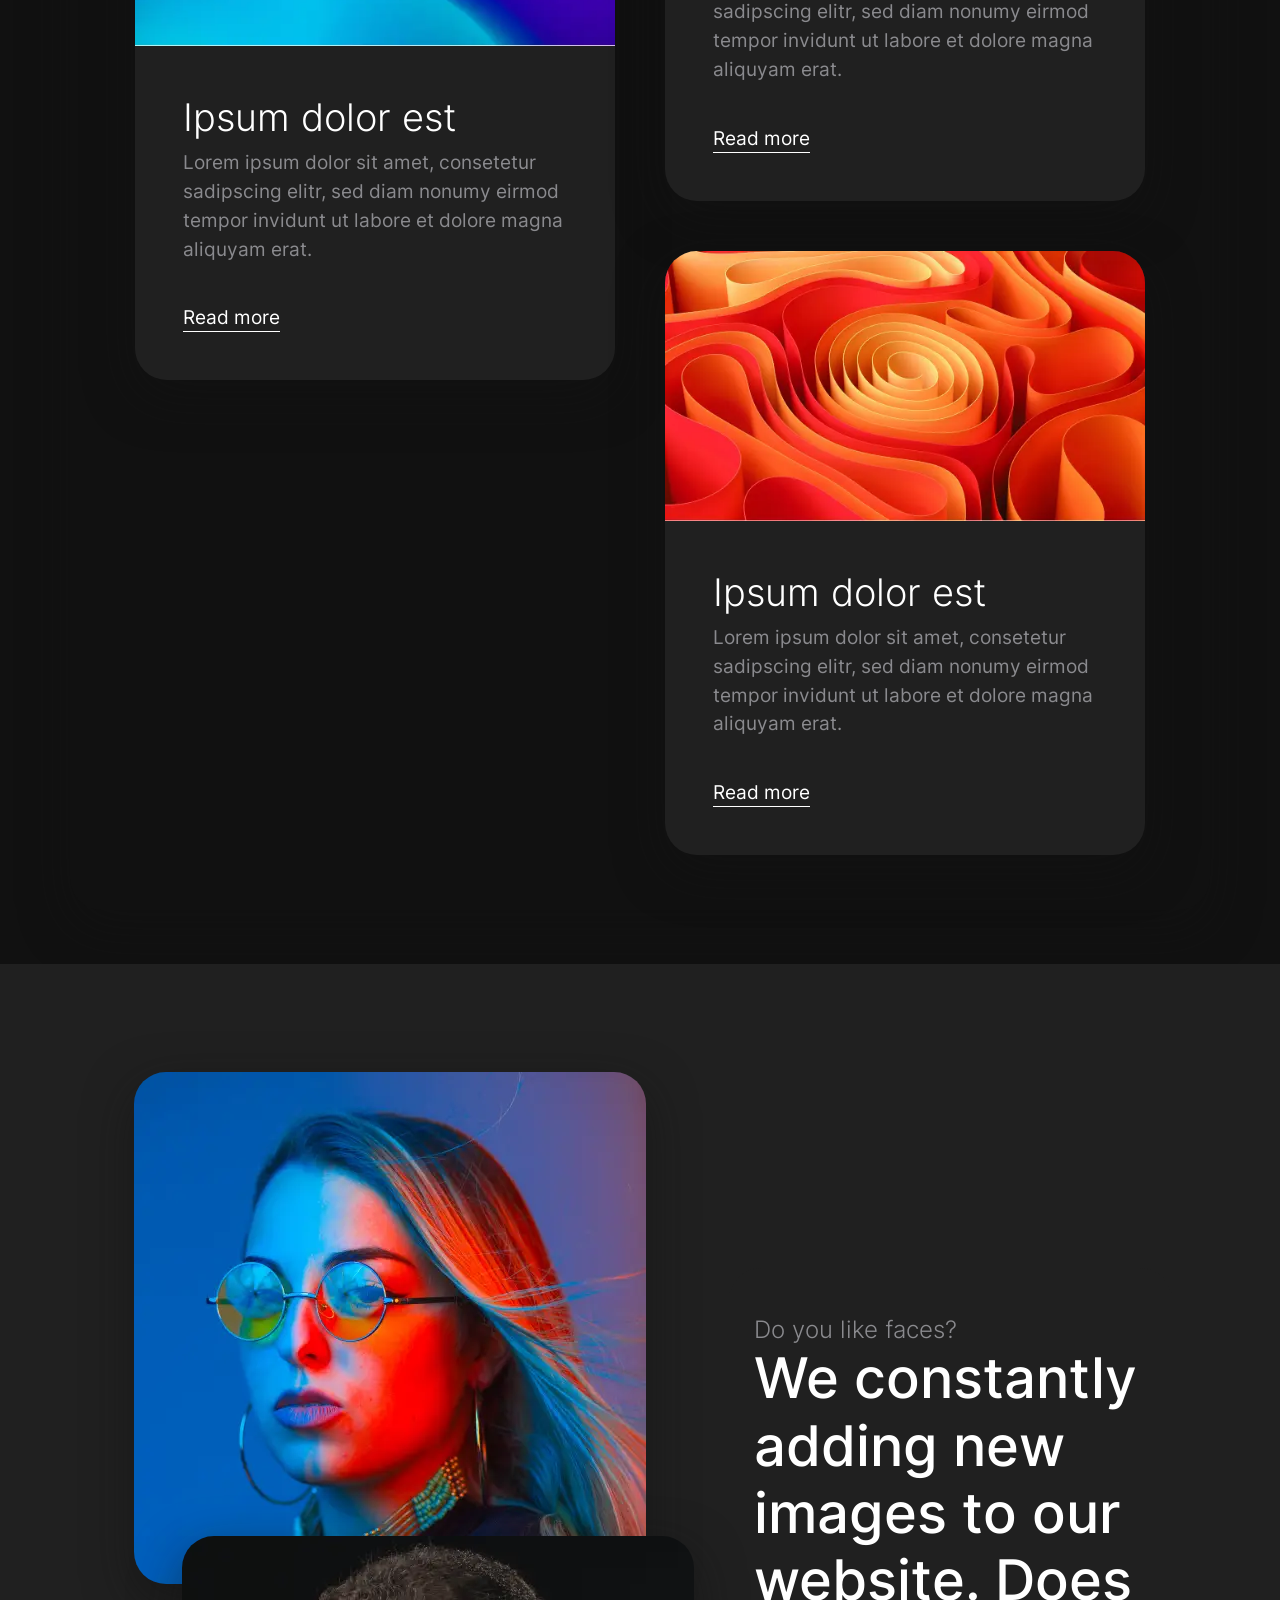
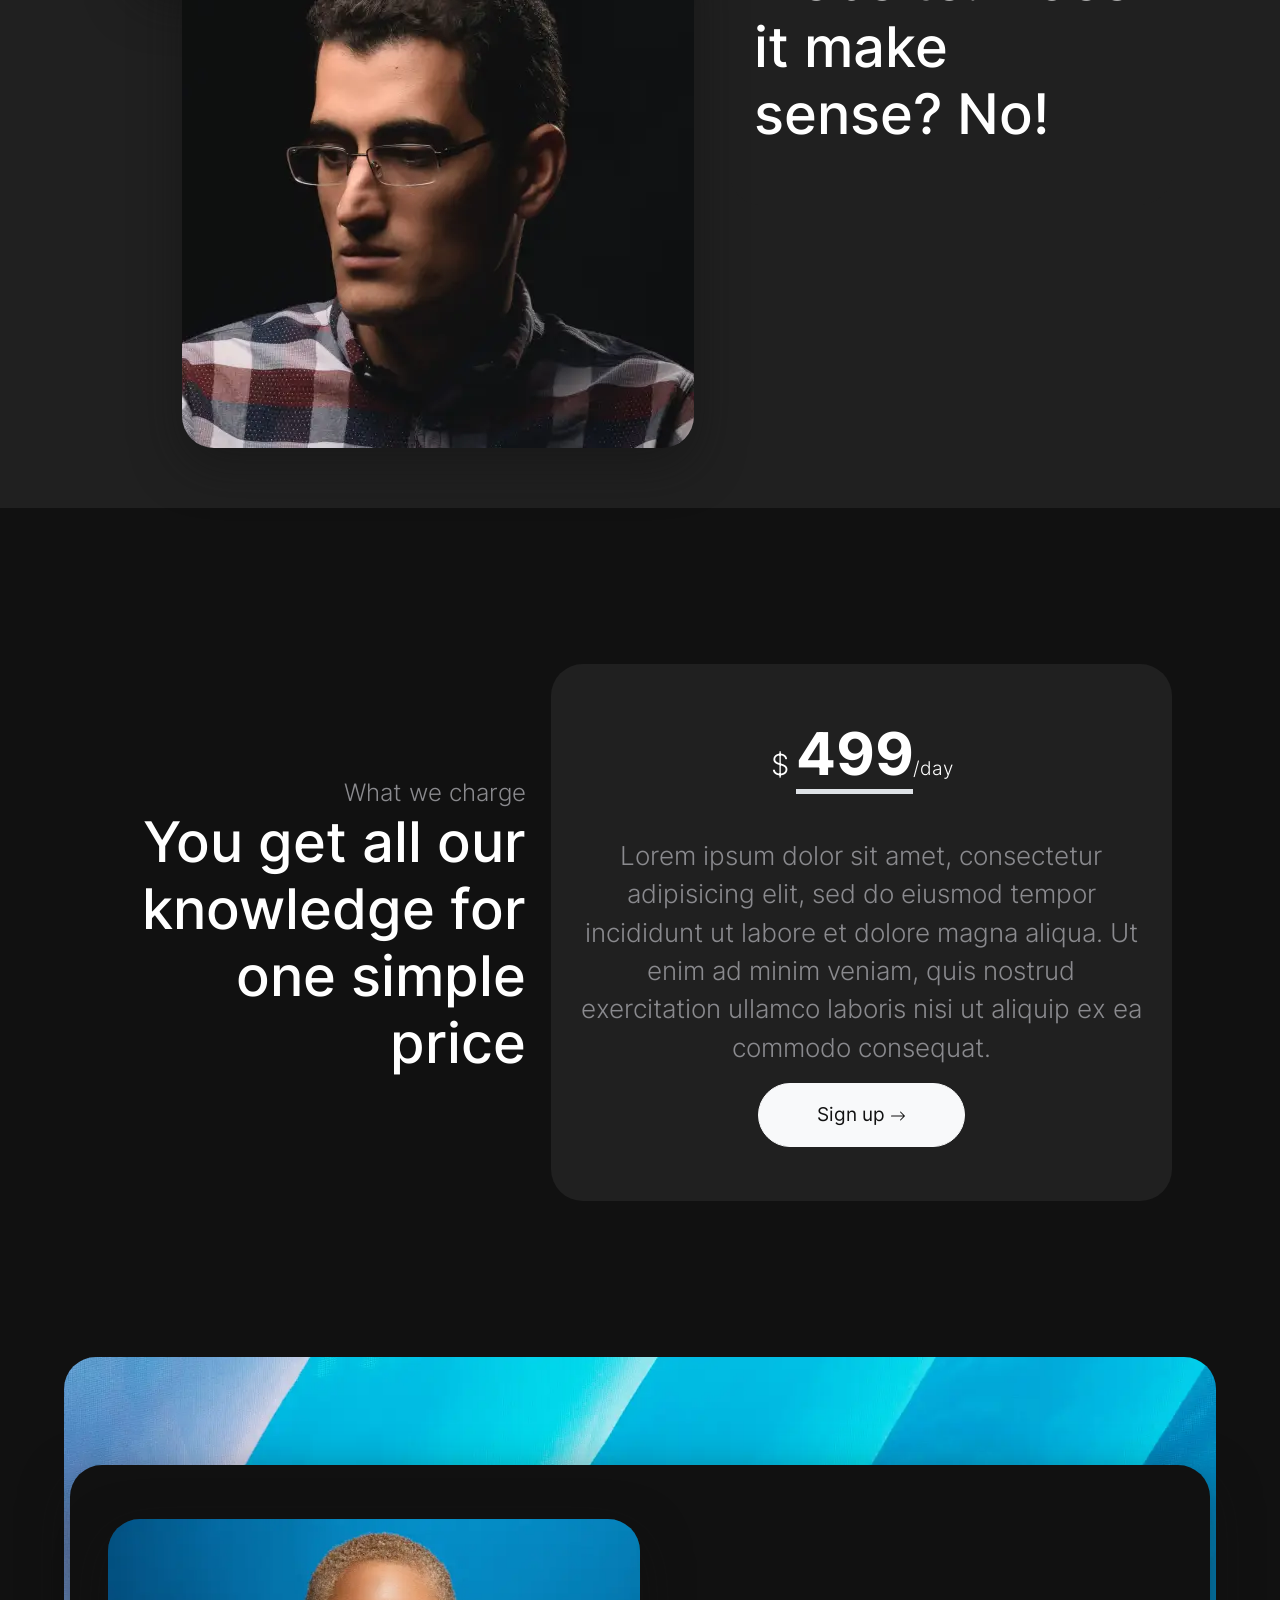
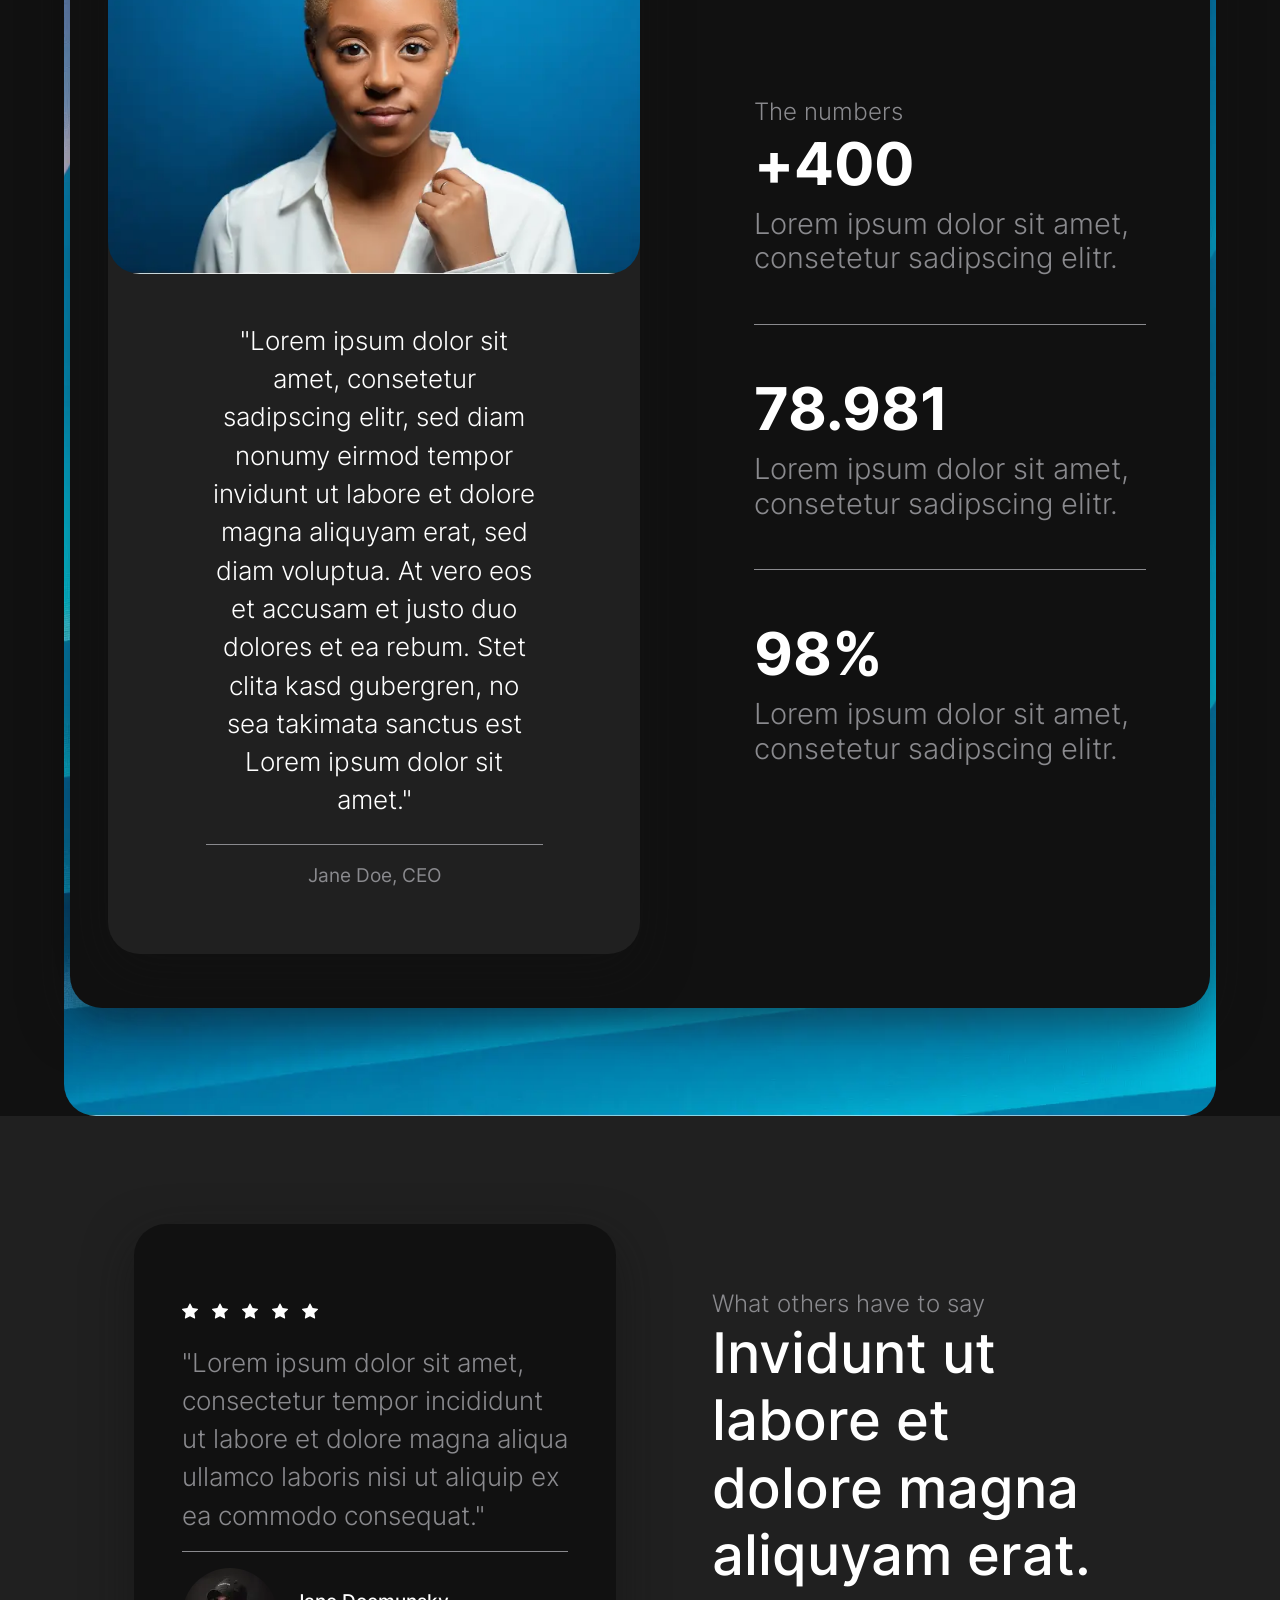
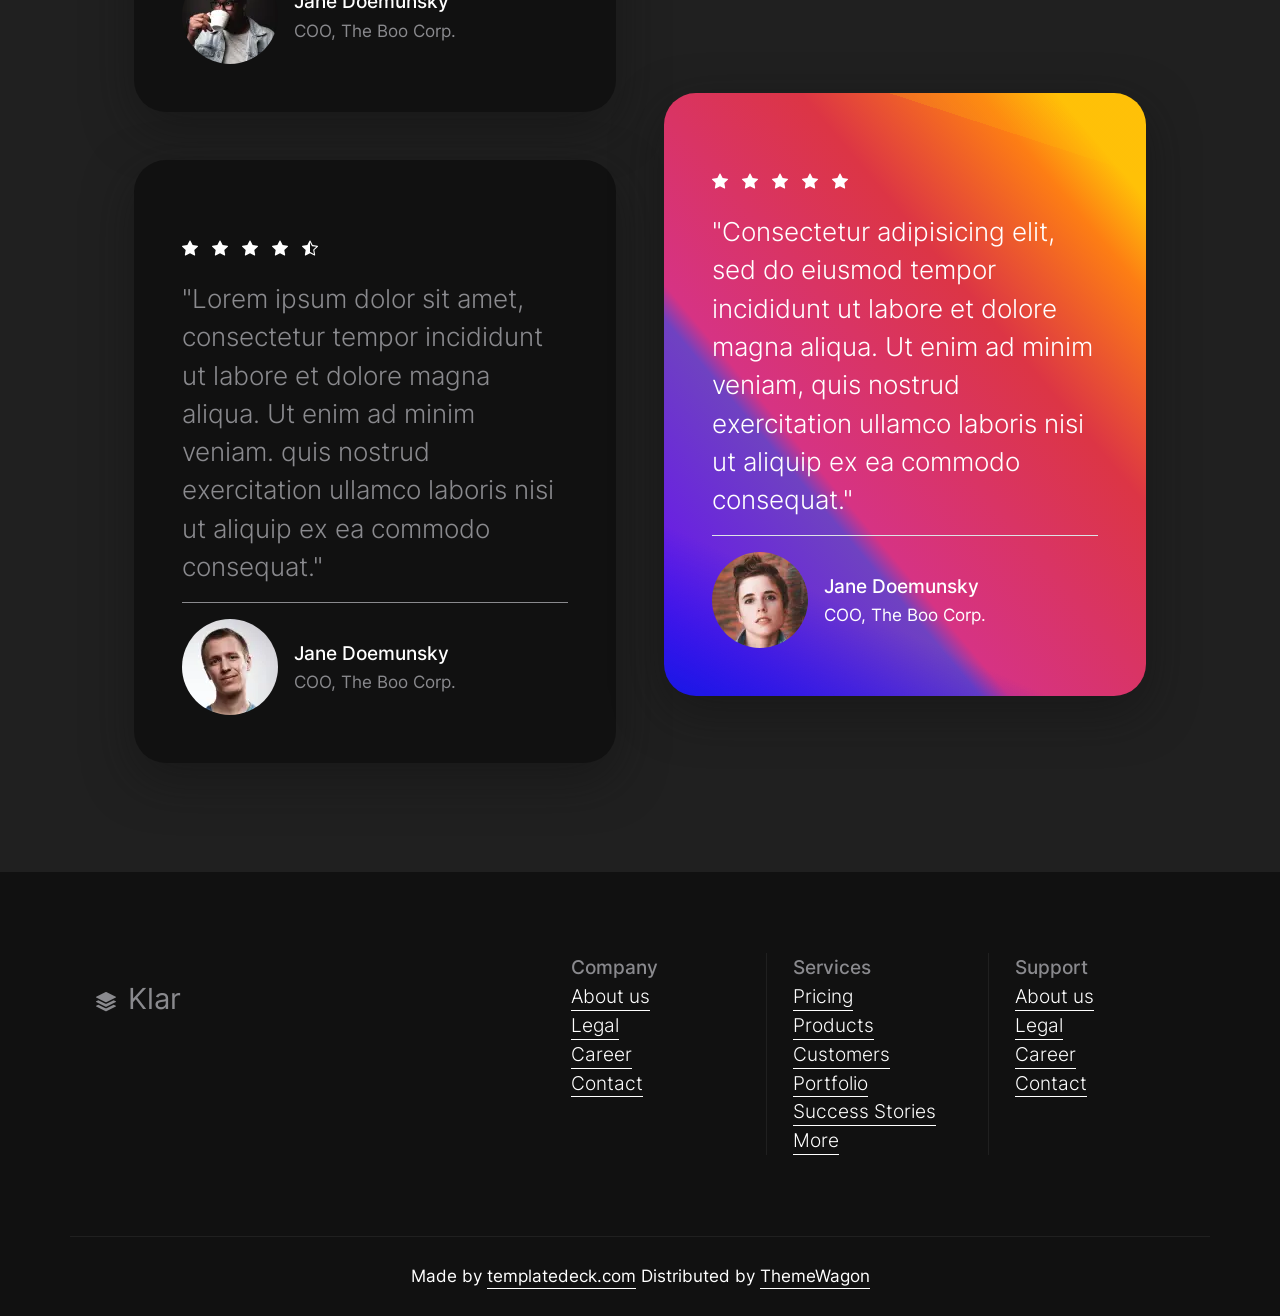
==== commit bd679dc8: "feat: generated about.html from skeleton and updated nav" ====
--- a/p0/index.html
+++ b/p0/index.html
@@ -97,8 +97,8 @@
           </a>
         </li>
         <li class="nav-item">
-          <a class="nav-link fs-5" href="system.html" aria-label="A system message page">
-            System
+          <a class="nav-link fs-5" href="about.html" aria-label="A system message page">
+            About 
           </a>
         </li>
 
@@ -631,4 +631,4 @@
 
 </body>
 
-</html>+</html>
--- a/p0/css/theme.min.css
+++ b/p0/css/theme.min.css
@@ -0,0 +1,6 @@
+/*!
+   * Bootstrap  v5.2.1 (https://getbootstrap.com/)
+   * Copyright 2011-2022 The Bootstrap Authors
+   * Copyright 2011-2022 Twitter, Inc.
+   * Licensed under MIT (https://github.com/twbs/bootstrap/blob/main/LICENSE)
+   */:root{--bs-blue:#1717e5;--bs-indigo:#6610f2;--bs-purple:#6f42c1;--bs-pink:#d63384;--bs-red:#dc3545;--bs-orange:#fd7e14;--bs-yellow:#ffc107;--bs-green:#198754;--bs-teal:#20c997;--bs-cyan:#0dcaf0;--bs-white:#fff;--bs-gray:#8a8a8e;--bs-gray-dark:#343a40;--bs-gray-100:#f8f9fa;--bs-gray-200:#e9ecef;--bs-gray-300:#dee2e6;--bs-gray-400:#ced4da;--bs-gray-500:#adb5bd;--bs-gray-600:#8a8a8e;--bs-gray-700:#495057;--bs-gray-800:#343a40;--bs-gray-900:#202020;--bs-primary:#1717e5;--bs-secondary:#8a8a8e;--bs-success:#198754;--bs-info:#0dcaf0;--bs-warning:#ffc107;--bs-danger:#dc3545;--bs-light:#f8f9fa;--bs-dark:#202020;--bs-primary-rgb:23,23,229;--bs-secondary-rgb:138,138,142;--bs-success-rgb:25,135,84;--bs-info-rgb:13,202,240;--bs-warning-rgb:255,193,7;--bs-danger-rgb:220,53,69;--bs-light-rgb:248,249,250;--bs-dark-rgb:32,32,32;--bs-white-rgb:255,255,255;--bs-black-rgb:17,17,17;--bs-body-color-rgb:32,32,32;--bs-body-bg-rgb:255,255,255;--bs-font-sans-serif:"Inter",system-ui,-apple-system,"Segoe UI",Roboto,"Helvetica Neue",Arial,"Noto Sans",sans-serif,"Apple Color Emoji","Segoe UI Emoji","Segoe UI Symbol","Noto Color Emoji";--bs-font-monospace:SFMono-Regular,Menlo,Monaco,Consolas,"Liberation Mono","Courier New",monospace;--bs-gradient:linear-gradient(180deg, rgba(255, 255, 255, 0.15), rgba(255, 255, 255, 0));--bs-body-font-family:var(--bs-font-sans-serif);--bs-body-font-size:1.2rem;--bs-body-font-weight:400;--bs-body-line-height:1.5;--bs-body-color:#202020;--bs-body-bg:#fff;--bs-border-width:1px;--bs-border-style:solid;--bs-border-color:#dee2e6;--bs-border-color-translucent:rgba(17, 17, 17, 0.175);--bs-border-radius:0.375rem;--bs-border-radius-sm:0.25rem;--bs-border-radius-lg:0.5rem;--bs-border-radius-xl:1rem;--bs-border-radius-2xl:2rem;--bs-border-radius-pill:50rem;--bs-link-color:#1717e5;--bs-link-hover-color:#1212b7;--bs-code-color:#d63384;--bs-highlight-bg:#fff3cd}*,::after,::before{box-sizing:border-box}@media (prefers-reduced-motion:no-preference){:root{scroll-behavior:smooth}}body{margin:0;font-family:var(--bs-body-font-family);font-size:var(--bs-body-font-size);font-weight:var(--bs-body-font-weight);line-height:var(--bs-body-line-height);color:var(--bs-body-color);text-align:var(--bs-body-text-align);background-color:var(--bs-body-bg);-webkit-text-size-adjust:100%;-webkit-tap-highlight-color:rgba(17,17,17,0)}.h1,.h2,.h3,.h4,.h5,.h6,h1,h2,h3,h4,h5,h6{margin-top:0;margin-bottom:.5rem;font-weight:500;line-height:1.2}.h1,h1{font-size:calc(1.425rem + 2.1vw)}@media (min-width:1200px){.h1,h1{font-size:3rem}}.h2,h2{font-size:calc(1.365rem + 1.38vw)}@media (min-width:1200px){.h2,h2{font-size:2.4rem}}.h3,h3{font-size:calc(1.335rem + 1.02vw)}@media (min-width:1200px){.h3,h3{font-size:2.1rem}}.h4,h4{font-size:calc(1.305rem + .66vw)}@media (min-width:1200px){.h4,h4{font-size:1.8rem}}.h5,h5{font-size:calc(1.275rem + .3vw)}@media (min-width:1200px){.h5,h5{font-size:1.5rem}}.h6,h6{font-size:1.2rem}p{margin-top:0;margin-bottom:1rem}address{margin-bottom:1rem;font-style:normal;line-height:inherit}ul{padding-left:2rem}ul{margin-top:0;margin-bottom:1rem}ul ul{margin-bottom:0}strong{font-weight:bolder}.small,small{font-size:.875em}a{color:var(--bs-link-color);text-decoration:underline}a:hover{color:var(--bs-link-hover-color)}a:not([href]):not([class]),a:not([href]):not([class]):hover{color:inherit;text-decoration:none}img,svg{vertical-align:middle}label{display:inline-block}button{border-radius:0}button:focus:not(:focus-visible){outline:0}button,input{margin:0;font-family:inherit;font-size:inherit;line-height:inherit}button{text-transform:none}[type=button],[type=submit],button{-webkit-appearance:button}[type=button]:not(:disabled),[type=submit]:not(:disabled),button:not(:disabled){cursor:pointer}::-moz-focus-inner{padding:0;border-style:none}::-webkit-datetime-edit-day-field,::-webkit-datetime-edit-fields-wrapper,::-webkit-datetime-edit-hour-field,::-webkit-datetime-edit-minute,::-webkit-datetime-edit-month-field,::-webkit-datetime-edit-text,::-webkit-datetime-edit-year-field{padding:0}::-webkit-inner-spin-button{height:auto}::-webkit-search-decoration{-webkit-appearance:none}::-webkit-color-swatch-wrapper{padding:0}::file-selector-button{font:inherit;-webkit-appearance:button}.lead{font-size:calc(1.2846rem + .4152vw);font-weight:300}@media (min-width:1200px){.lead{font-size:1.596rem}}.display-1{font-size:calc(1.625rem + 4.5vw);font-weight:300;line-height:1.2}@media (min-width:1200px){.display-1{font-size:5rem}}.display-4{font-size:calc(1.475rem + 2.7vw);font-weight:300;line-height:1.2}@media (min-width:1200px){.display-4{font-size:3.5rem}}.img-fluid{max-width:100%;height:auto}.container,.container-fluid{--bs-gutter-x:4vw;--bs-gutter-y:0;width:100%;padding-right:calc(var(--bs-gutter-x) * .5);padding-left:calc(var(--bs-gutter-x) * .5);margin-right:auto;margin-left:auto}@media (min-width:576px){.container{max-width:540px}}@media (min-width:768px){.container{max-width:720px}}@media (min-width:992px){.container{max-width:960px}}@media (min-width:1200px){.container{max-width:1140px}}@media (min-width:1680px){.container{max-width:1600px}}.row{--bs-gutter-x:4vw;--bs-gutter-y:0;display:flex;flex-wrap:wrap;margin-top:calc(-1 * var(--bs-gutter-y));margin-right:calc(-.5 * var(--bs-gutter-x));margin-left:calc(-.5 * var(--bs-gutter-x))}.row>*{flex-shrink:0;width:100%;max-width:100%;padding-right:calc(var(--bs-gutter-x) * .5);padding-left:calc(var(--bs-gutter-x) * .5);margin-top:var(--bs-gutter-y)}.col{flex:1 0 0%}.col-5{flex:0 0 auto;width:41.66667%}.col-6{flex:0 0 auto;width:50%}.col-12{flex:0 0 auto;width:100%}.offset-1{margin-left:8.33333%}.g-5,.gx-5{--bs-gutter-x:3rem}.g-5{--bs-gutter-y:3rem}@media (min-width:768px){.col-md-auto{flex:0 0 auto;width:auto}.col-md-5{flex:0 0 auto;width:41.66667%}.col-md-6{flex:0 0 auto;width:50%}.col-md-7{flex:0 0 auto;width:58.33333%}}@media (min-width:992px){.col-lg-3{flex:0 0 auto;width:25%}.col-lg-4{flex:0 0 auto;width:33.33333%}.col-lg-5{flex:0 0 auto;width:41.66667%}.col-lg-6{flex:0 0 auto;width:50%}.col-lg-7{flex:0 0 auto;width:58.33333%}.col-lg-10{flex:0 0 auto;width:83.33333%}.offset-lg-1{margin-left:8.33333%}}@media (min-width:1200px){.col-xl-5{flex:0 0 auto;width:41.66667%}.col-xl-7{flex:0 0 auto;width:58.33333%}.col-xl-8{flex:0 0 auto;width:66.66667%}.col-xl-9{flex:0 0 auto;width:75%}.col-xl-10{flex:0 0 auto;width:83.33333%}}.form-label{margin-bottom:.5rem}.form-text{margin-top:.25rem;font-size:.875em;color:#8a8a8e}.form-control{display:block;width:100%;padding:.375rem .75rem;font-size:1.2rem;font-weight:400;line-height:1.5;color:#202020;background-color:#fff;background-clip:padding-box;border:1px solid #ced4da;appearance:none;border-radius:.375rem;transition:border-color .15s ease-in-out,box-shadow .15s ease-in-out}@media (prefers-reduced-motion:reduce){.form-control{transition:none}}.form-control:focus{color:#202020;background-color:#fff;border-color:#8b8bf2;outline:0;box-shadow:0 0 0 .25rem rgba(23,23,229,.25)}.form-control::-webkit-date-and-time-value{height:1.5em}.form-control::placeholder{color:#8a8a8e;opacity:1}.form-control:disabled{background-color:#e9ecef;opacity:1}.form-control::file-selector-button{padding:.375rem .75rem;margin:-.375rem -.75rem;margin-inline-end:.75rem;color:#202020;background-color:#e9ecef;pointer-events:none;border-color:inherit;border-style:solid;border-width:0;border-inline-end-width:1px;border-radius:0;transition:color .15s ease-in-out,background-color .15s ease-in-out,border-color .15s ease-in-out,box-shadow .15s ease-in-out}@media (prefers-reduced-motion:reduce){.form-control::file-selector-button{transition:none}}.form-control:hover:not(:disabled):not([readonly])::file-selector-button{background-color:#dde0e3}.form-control-lg{min-height:calc(1.5em + 1rem + 2px);padding:.5rem 1rem;font-size:calc(1.275rem + .3vw);border-radius:.5rem}@media (min-width:1200px){.form-control-lg{font-size:1.5rem}}.form-control-lg::file-selector-button{padding:.5rem 1rem;margin:-.5rem -1rem;margin-inline-end:1rem}.form-check{display:block;min-height:1.8rem;padding-left:1.5em;margin-bottom:.125rem}.form-check .form-check-input{float:left;margin-left:-1.5em}.form-check-input{width:1em;height:1em;margin-top:.25em;vertical-align:top;background-color:#fff;background-repeat:no-repeat;background-position:center;background-size:contain;border:1px solid rgba(17,17,17,.25);appearance:none;print-color-adjust:exact}.form-check-input[type=checkbox]{border-radius:.25em}.form-check-input:active{filter:brightness(90%)}.form-check-input:focus{border-color:#8b8bf2;outline:0;box-shadow:0 0 0 .25rem rgba(23,23,229,.25)}.form-check-input:checked{background-color:#1717e5;border-color:#1717e5}.form-check-input:checked[type=checkbox]{background-image:url("data:image/svg+xml,%3csvg xmlns='http://www.w3.org/2000/svg' viewBox='0 0 20 20'%3e%3cpath fill='none' stroke='%23fff' stroke-linecap='round' stroke-linejoin='round' stroke-width='3' d='m6 10 3 3 6-6'/%3e%3c/svg%3e")}.form-check-input[type=checkbox]:indeterminate{background-color:#1717e5;border-color:#1717e5;background-image:url("data:image/svg+xml,%3csvg xmlns='http://www.w3.org/2000/svg' viewBox='0 0 20 20'%3e%3cpath fill='none' stroke='%23fff' stroke-linecap='round' stroke-linejoin='round' stroke-width='3' d='M6 10h8'/%3e%3c/svg%3e")}.form-check-input:disabled{pointer-events:none;filter:none;opacity:.5}.form-check-input:disabled~.form-check-label{cursor:default;opacity:.5}.btn{--bs-btn-padding-x:0.75rem;--bs-btn-padding-y:0.375rem;--bs-btn-font-size:1.2rem;--bs-btn-font-weight:400;--bs-btn-line-height:1.5;--bs-btn-color:#202020;--bs-btn-bg:transparent;--bs-btn-border-width:1px;--bs-btn-border-color:transparent;--bs-btn-border-radius:99rem;--bs-btn-hover-border-color:transparent;--bs-btn-box-shadow:inset 0 1px 0 rgba(255, 255, 255, 0.15),0 1px 1px rgba(17, 17, 17, 0.075);--bs-btn-disabled-opacity:0.65;--bs-btn-focus-box-shadow:0 0 0 0.25rem rgba(var(--bs-btn-focus-shadow-rgb), .5);display:inline-block;padding:var(--bs-btn-padding-y) var(--bs-btn-padding-x);font-family:var(--bs-btn-font-family);font-size:var(--bs-btn-font-size);font-weight:var(--bs-btn-font-weight);line-height:var(--bs-btn-line-height);color:var(--bs-btn-color);text-align:center;text-decoration:none;vertical-align:middle;cursor:pointer;user-select:none;border:var(--bs-btn-border-width) solid var(--bs-btn-border-color);border-radius:var(--bs-btn-border-radius);background-color:var(--bs-btn-bg);transition:color .15s ease-in-out,background-color .15s ease-in-out,border-color .15s ease-in-out,box-shadow .15s ease-in-out}@media (prefers-reduced-motion:reduce){.btn{transition:none}}.btn:first-child:hover,:not(.btn-check)+.btn:hover{color:var(--bs-btn-hover-color);background-color:var(--bs-btn-hover-bg);border-color:var(--bs-btn-hover-border-color)}.btn:focus-visible{color:var(--bs-btn-hover-color);background-color:var(--bs-btn-hover-bg);border-color:var(--bs-btn-hover-border-color);outline:0;box-shadow:var(--bs-btn-focus-box-shadow)}.btn.active,.btn.show,.btn:first-child:active,:not(.btn-check)+.btn:active{color:var(--bs-btn-active-color);background-color:var(--bs-btn-active-bg);border-color:var(--bs-btn-active-border-color)}.btn.active:focus-visible,.btn.show:focus-visible,.btn:first-child:active:focus-visible,:not(.btn-check)+.btn:active:focus-visible{box-shadow:var(--bs-btn-focus-box-shadow)}.btn:disabled{color:var(--bs-btn-disabled-color);pointer-events:none;background-color:var(--bs-btn-disabled-bg);border-color:var(--bs-btn-disabled-border-color);opacity:var(--bs-btn-disabled-opacity)}.btn-light{--bs-btn-color:#111;--bs-btn-bg:#f8f9fa;--bs-btn-border-color:#f8f9fa;--bs-btn-hover-color:#111;--bs-btn-hover-bg:#d3d4d5;--bs-btn-hover-border-color:#c6c7c8;--bs-btn-focus-shadow-rgb:213,214,215;--bs-btn-active-color:#111;--bs-btn-active-bg:#c6c7c8;--bs-btn-active-border-color:#babbbc;--bs-btn-active-shadow:inset 0 3px 5px rgba(17, 17, 17, 0.125);--bs-btn-disabled-color:#111;--bs-btn-disabled-bg:#f8f9fa;--bs-btn-disabled-border-color:#f8f9fa}.btn-outline-light{--bs-btn-color:#f8f9fa;--bs-btn-border-color:#f8f9fa;--bs-btn-hover-color:#111;--bs-btn-hover-bg:#f8f9fa;--bs-btn-hover-border-color:#f8f9fa;--bs-btn-focus-shadow-rgb:248,249,250;--bs-btn-active-color:#111;--bs-btn-active-bg:#f8f9fa;--bs-btn-active-border-color:#f8f9fa;--bs-btn-active-shadow:inset 0 3px 5px rgba(17, 17, 17, 0.125);--bs-btn-disabled-color:#f8f9fa;--bs-btn-disabled-bg:transparent;--bs-btn-disabled-border-color:#f8f9fa;--bs-gradient:none}.fade{transition:opacity .15s linear}@media (prefers-reduced-motion:reduce){.fade{transition:none}}.fade:not(.show){opacity:0}.collapse:not(.show){display:none}.collapsing{height:0;overflow:hidden;transition:height .35s ease}@media (prefers-reduced-motion:reduce){.collapsing{transition:none}}.nav{--bs-nav-link-padding-x:1rem;--bs-nav-link-padding-y:0.5rem;--bs-nav-link-color:var(--bs-link-color);--bs-nav-link-hover-color:var(--bs-link-hover-color);--bs-nav-link-disabled-color:#8a8a8e;display:flex;flex-wrap:wrap;padding-left:0;margin-bottom:0;list-style:none}.nav-link{display:block;padding:var(--bs-nav-link-padding-y) var(--bs-nav-link-padding-x);font-size:var(--bs-nav-link-font-size);font-weight:var(--bs-nav-link-font-weight);color:var(--bs-nav-link-color);text-decoration:none;transition:color .15s ease-in-out,background-color .15s ease-in-out,border-color .15s ease-in-out}@media (prefers-reduced-motion:reduce){.nav-link{transition:none}}.nav-link:focus,.nav-link:hover{color:var(--bs-nav-link-hover-color)}.navbar{--bs-navbar-padding-x:0;--bs-navbar-padding-y:0.5rem;--bs-navbar-color:rgba(17, 17, 17, 0.7);--bs-navbar-hover-color:rgba(17, 17, 17, 0.8);--bs-navbar-disabled-color:rgba(17, 17, 17, 0.3);--bs-navbar-active-color:rgba(17, 17, 17, 0.9);--bs-navbar-brand-padding-y:0.275rem;--bs-navbar-brand-margin-end:1rem;--bs-navbar-brand-font-size:1.5rem;--bs-navbar-brand-color:rgba(17, 17, 17, 0.9);--bs-navbar-brand-hover-color:rgba(17, 17, 17, 0.9);--bs-navbar-nav-link-padding-x:0.5rem;--bs-navbar-toggler-padding-y:0.25rem;--bs-navbar-toggler-padding-x:0.75rem;--bs-navbar-toggler-font-size:1.5rem;--bs-navbar-toggler-icon-bg:url("data:image/svg+xml,%3csvg xmlns='http://www.w3.org/2000/svg' viewBox='0 0 30 30'%3e%3cpath stroke='rgba%2817, 17, 17, 0.7%29' stroke-linecap='round' stroke-miterlimit='10' stroke-width='2' d='M4 7h22M4 15h22M4 23h22'/%3e%3c/svg%3e");--bs-navbar-toggler-border-color:rgba(17, 17, 17, 0.1);--bs-navbar-toggler-border-radius:99rem;--bs-navbar-toggler-focus-width:0.25rem;--bs-navbar-toggler-transition:box-shadow 0.15s ease-in-out;position:relative;display:flex;flex-wrap:wrap;align-items:center;justify-content:space-between;padding:var(--bs-navbar-padding-y) var(--bs-navbar-padding-x)}.navbar>.container,.navbar>.container-fluid{display:flex;flex-wrap:inherit;align-items:center;justify-content:space-between}.navbar-brand{padding-top:var(--bs-navbar-brand-padding-y);padding-bottom:var(--bs-navbar-brand-padding-y);margin-right:var(--bs-navbar-brand-margin-end);font-size:var(--bs-navbar-brand-font-size);color:var(--bs-navbar-brand-color);text-decoration:none;white-space:nowrap}.navbar-brand:focus,.navbar-brand:hover{color:var(--bs-navbar-brand-hover-color)}.navbar-nav{--bs-nav-link-padding-x:0;--bs-nav-link-padding-y:0.5rem;--bs-nav-link-color:var(--bs-navbar-color);--bs-nav-link-hover-color:var(--bs-navbar-hover-color);--bs-nav-link-disabled-color:var(--bs-navbar-disabled-color);display:flex;flex-direction:column;padding-left:0;margin-bottom:0;list-style:none}.navbar-nav .nav-link.active,.navbar-nav .show>.nav-link{color:var(--bs-navbar-active-color)}.navbar-dark{--bs-navbar-color:rgba(255, 255, 255, 0.55);--bs-navbar-hover-color:rgba(255, 255, 255, 0.75);--bs-navbar-disabled-color:rgba(255, 255, 255, 0.25);--bs-navbar-active-color:#fff;--bs-navbar-brand-color:#fff;--bs-navbar-brand-hover-color:#fff;--bs-navbar-toggler-border-color:rgba(255, 255, 255, 0.1);--bs-navbar-toggler-icon-bg:url("data:image/svg+xml,%3csvg xmlns='http://www.w3.org/2000/svg' viewBox='0 0 30 30'%3e%3cpath stroke='rgba%28255, 255, 255, 0.55%29' stroke-linecap='round' stroke-miterlimit='10' stroke-width='2' d='M4 7h22M4 15h22M4 23h22'/%3e%3c/svg%3e")}.card{--bs-card-spacer-y:1rem;--bs-card-spacer-x:1rem;--bs-card-title-spacer-y:0.5rem;--bs-card-border-width:1px;--bs-card-border-color:var(--bs-border-color-translucent);--bs-card-border-radius:0.375rem;--bs-card-inner-border-radius:calc(0.375rem - 1px);--bs-card-cap-padding-y:0.5rem;--bs-card-cap-padding-x:1rem;--bs-card-cap-bg:rgba(17, 17, 17, 0.03);--bs-card-bg:#fff;--bs-card-img-overlay-padding:1rem;--bs-card-group-margin:2vw;position:relative;display:flex;flex-direction:column;min-width:0;height:var(--bs-card-height);word-wrap:break-word;background-color:var(--bs-card-bg);background-clip:border-box;border:var(--bs-card-border-width) solid var(--bs-card-border-color);border-radius:var(--bs-card-border-radius)}.card>.list-group{border-top:inherit;border-bottom:inherit}.card>.list-group:first-child{border-top-width:0;border-top-left-radius:var(--bs-card-inner-border-radius);border-top-right-radius:var(--bs-card-inner-border-radius)}.card>.list-group:last-child{border-bottom-width:0;border-bottom-right-radius:var(--bs-card-inner-border-radius);border-bottom-left-radius:var(--bs-card-inner-border-radius)}@keyframes progress-bar-stripes{0%{background-position-x:1rem}}.list-group{--bs-list-group-color:#202020;--bs-list-group-bg:#fff;--bs-list-group-border-color:rgba(17, 17, 17, 0.125);--bs-list-group-border-width:1px;--bs-list-group-border-radius:0.375rem;--bs-list-group-item-padding-x:1rem;--bs-list-group-item-padding-y:0.5rem;--bs-list-group-action-color:#495057;--bs-list-group-action-hover-color:#495057;--bs-list-group-action-hover-bg:#f8f9fa;--bs-list-group-action-active-color:#202020;--bs-list-group-action-active-bg:#e9ecef;--bs-list-group-disabled-color:#8a8a8e;--bs-list-group-disabled-bg:#fff;--bs-list-group-active-color:#fff;--bs-list-group-active-bg:#1717e5;--bs-list-group-active-border-color:#1717e5;display:flex;flex-direction:column;padding-left:0;margin-bottom:0;border-radius:var(--bs-list-group-border-radius)}.list-group-horizontal{flex-direction:row}@keyframes spinner-border{to{transform:rotate(360deg)}}@keyframes spinner-grow{0%{transform:scale(0)}50%{opacity:1;transform:none}}@keyframes placeholder-glow{50%{opacity:.2}}@keyframes placeholder-wave{100%{mask-position:-200% 0}}.fixed-top{position:fixed;top:0;right:0;left:0;z-index:1030}.opacity-75{opacity:.75!important}.overflow-hidden{overflow:hidden!important}.d-flex{display:flex!important}.shadow{box-shadow:0 1rem 3rem rgba(17,17,17,.5)!important}.shadow-sm{box-shadow:0 1rem 1.5rem rgba(17,17,17,.25)!important}.position-relative{position:relative!important}.position-absolute{position:absolute!important}.top-0{top:0!important}.bottom-0{bottom:0!important}.start-0{left:0!important}.border-top{border-top:var(--bs-border-width) var(--bs-border-style) var(--bs-border-color)!important}.border-end{border-right:var(--bs-border-width) var(--bs-border-style) var(--bs-border-color)!important}.border-bottom{border-bottom:var(--bs-border-width) var(--bs-border-style) var(--bs-border-color)!important}.border-secondary{--bs-border-opacity:1;border-color:rgba(var(--bs-secondary-rgb),var(--bs-border-opacity))!important}.border-dark{--bs-border-opacity:1;border-color:rgba(var(--bs-dark-rgb),var(--bs-border-opacity))!important}.border-5{--bs-border-width:5px}.w-100{width:100%!important}.h-50{height:50%!important}.h-100{height:100%!important}.flex-column{flex-direction:column!important}.justify-content-start{justify-content:flex-start!important}.justify-content-center{justify-content:center!important}.align-items-start{align-items:flex-start!important}.align-items-center{align-items:center!important}.align-items-stretch{align-items:stretch!important}.mx-auto{margin-right:auto!important;margin-left:auto!important}.my-5{margin-top:3rem!important;margin-bottom:3rem!important}.mt-0{margin-top:0!important}.mt-1{margin-top:.25rem!important}.mt-3{margin-top:1rem!important}.mt-5{margin-top:3rem!important}.me-2{margin-right:.5rem!important}.me-3{margin-right:1rem!important}.mb-2{margin-bottom:.5rem!important}.mb-3{margin-bottom:1rem!important}.mb-4{margin-bottom:1.5rem!important}.mb-5{margin-bottom:3rem!important}.mb-auto{margin-bottom:auto!important}.ms-5{margin-left:3rem!important}.mb-n5{margin-bottom:-3rem!important}.p-0{padding:0!important}.p-5{padding:3rem!important}.px-0{padding-right:0!important;padding-left:0!important}.py-3{padding-top:1rem!important;padding-bottom:1rem!important}.py-4{padding-top:1.5rem!important;padding-bottom:1.5rem!important}.py-5{padding-top:3rem!important;padding-bottom:3rem!important}.pt-0{padding-top:0!important}.pt-3{padding-top:1rem!important}.pt-5{padding-top:3rem!important}.pb-0{padding-bottom:0!important}.pb-4{padding-bottom:1.5rem!important}.fs-1{font-size:calc(1.425rem + 2.1vw)!important}.fs-4{font-size:calc(1.305rem + .66vw)!important}.fs-5{font-size:calc(1.275rem + .3vw)!important}.fs-6{font-size:1.2rem!important}.fw-light{font-weight:300!important}.fw-lighter{font-weight:lighter!important}.fw-bold{font-weight:700!important}.fw-bolder{font-weight:bolder!important}.lh-1{line-height:1!important}.text-center{text-align:center!important}.text-secondary{--bs-text-opacity:1;color:rgba(var(--bs-secondary-rgb),var(--bs-text-opacity))!important}.text-white{--bs-text-opacity:1;color:rgba(var(--bs-white-rgb),var(--bs-text-opacity))!important}.text-muted{--bs-text-opacity:1;color:#8a8a8e!important}.bg-dark{--bs-bg-opacity:1;background-color:rgba(var(--bs-dark-rgb),var(--bs-bg-opacity))!important}.bg-black{--bs-bg-opacity:1;background-color:rgba(var(--bs-black-rgb),var(--bs-bg-opacity))!important}.bg-transparent{--bs-bg-opacity:1;background-color:transparent!important}.rounded-5{border-radius:var(--bs-border-radius-2xl)!important}.rounded-circle{border-radius:50%!important}@media (min-width:768px){.me-md-5{margin-right:3rem!important}.ms-md-1{margin-left:.25rem!important}.pe-md-4{padding-right:1.5rem!important}}@media (min-width:992px){.mb-lg-0{margin-bottom:0!important}.text-lg-start{text-align:left!important}.text-lg-end{text-align:right!important}}@media (min-width:1200px){.fs-1{font-size:3rem!important}.fs-4{font-size:1.8rem!important}.fs-5{font-size:1.5rem!important}}html{scroll-behavior:smooth}.btn,.nav-link.collapsed,.navbar,.scrolled,.shadow,a,img{transition:all .5s ease-in-out 0s}.bg-cover{background-size:cover;background-position:center center}.navbar{padding-top:32px;padding-bottom:32px}.navbar.scrolled{padding-top:12px;padding-bottom:12px;background-color:#111}.link-fancy{color:#1717e5;text-decoration:none;display:inline-block;position:relative}.link-fancy-light{color:#fff}.link-fancy:hover{color:#8a8a8e}.link-fancy-light:hover{color:#8a8a8e}.link-fancy:before{content:'';display:block;height:1px;width:100%;transform-origin:left;position:absolute;left:0;bottom:0;background-image:linear-gradient(90deg,#1717e5 0,#1717e5 25%,transparent 0,transparent 50%,#1717e5 0,#1717e5 75%,transparent 0,transparent);background-repeat:no-repeat;background-position:0;background-size:400% 1px;transition:background-position .8s ease-in-out}.link-fancy-light:before{background-image:linear-gradient(90deg,#fff 0,#fff 25%,transparent 0,transparent 50%,#fff 0,#fff 75%,transparent 0,transparent)}.link-fancy:hover:before{background-position:100%}.display-huge{font-size:calc(2.5rem + 1.5vw);font-weight:600;letter-spacing:-.02rem}.navbar-dark a.nav-link{color:#fff;border-bottom:2px solid transparent;margin:0 1rem;font-size:1.33rem}.navbar-dark a.nav-link:hover{border-bottom:2px solid #fff}.gradient{background-image:linear-gradient(24deg,#1717e5,transparent 21%),linear-gradient(198deg,rgba(255,193,7,.2) 11%,transparent 0),linear-gradient(50deg,#6610f2 5%,#6f42c1 32%,#d63384 35%,#dc3545 65%,#fd7e14 83%,#ffc107 91%)}.display-4{font-weight:500}.no-bottom-radius{border-bottom-left-radius:0!important;border-bottom-right-radius:0!important}.btn-xl{--bs-btn-padding-y:calc(.75rem + .5vh);--bs-btn-padding-x:calc(2rem + 2vw);--bs-btn-font-size:1.2rem;--bs-btn-border-radius:99rem}.btn-white{background-color:#fff;color:#202020}.btn-white:hover{background-color:#f8f9fa;color:#202020}.bg-cover{background-size:cover}.bg-center{background-position:center center}.bg-gray-800{background-color:#343a40}.bg-gray-900{background-color:#202020}.bg-black{background-color:#111}.py-vh-2{padding-top:3vh;padding-bottom:3vh}.py-vh-3{padding-top:6vh;padding-bottom:6vh}.py-vh-4{padding-top:9vh;padding-bottom:9vh}.py-vh-5{padding-top:12vh;padding-bottom:12vh}.px-vw-5{padding-left:5vw;padding-right:5vw}[data-aos][data-aos][data-aos-duration="300"],body[data-aos-duration="300"] [data-aos]{transition-duration:.3s}[data-aos][data-aos][data-aos-duration="400"],body[data-aos-duration="400"] [data-aos]{transition-duration:.4s}[data-aos][data-aos][data-aos-duration="500"],body[data-aos-duration="500"] [data-aos]{transition-duration:.5s}[data-aos][data-aos][data-aos-duration="700"],body[data-aos-duration="700"] [data-aos]{transition-duration:.7s}[data-aos][data-aos][data-aos-duration="800"],body[data-aos-duration="800"] [data-aos]{transition-duration:.8s}[data-aos][data-aos][data-aos-duration="2000"],body[data-aos-duration="2000"] [data-aos]{transition-duration:2s}[data-aos][data-aos][data-aos-duration="3000"],body[data-aos-duration="3000"] [data-aos]{transition-duration:3s}[data-aos]{pointer-events:none}[data-aos].aos-animate{pointer-events:auto}@media screen{html:not(.no-js) [data-aos^=fade][data-aos^=fade]{opacity:0;transition-property:opacity,-webkit-transform;transition-property:opacity,transform;transition-property:opacity,transform,-webkit-transform}html:not(.no-js) [data-aos^=fade][data-aos^=fade].aos-animate{opacity:1;-webkit-transform:none;transform:none}html:not(.no-js) [data-aos=fade-up]{-webkit-transform:translate3d(0,100px,0);transform:translate3d(0,100px,0)}html:not(.no-js) [data-aos=fade-right]{-webkit-transform:translate3d(-100px,0,0);transform:translate3d(-100px,0,0)}html:not(.no-js) [data-aos=fade-left]{-webkit-transform:translate3d(100px,0,0);transform:translate3d(100px,0,0)}html:not(.no-js) [data-aos^=zoom][data-aos^=zoom]{opacity:0;transition-property:opacity,-webkit-transform;transition-property:opacity,transform;transition-property:opacity,transform,-webkit-transform}html:not(.no-js) [data-aos^=zoom][data-aos^=zoom].aos-animate{opacity:1;-webkit-transform:translateZ(0) scale(1);transform:translateZ(0) scale(1)}html:not(.no-js) [data-aos=zoom-in-up]{-webkit-transform:translate3d(0,100px,0) scale(.6);transform:translate3d(0,100px,0) scale(.6)}html:not(.no-js) [data-aos=zoom-in-right]{-webkit-transform:translate3d(-100px,0,0) scale(.6);transform:translate3d(-100px,0,0) scale(.6)}html:not(.no-js) [data-aos=zoom-in-left]{-webkit-transform:translate3d(100px,0,0) scale(.6);transform:translate3d(100px,0,0) scale(.6)}}
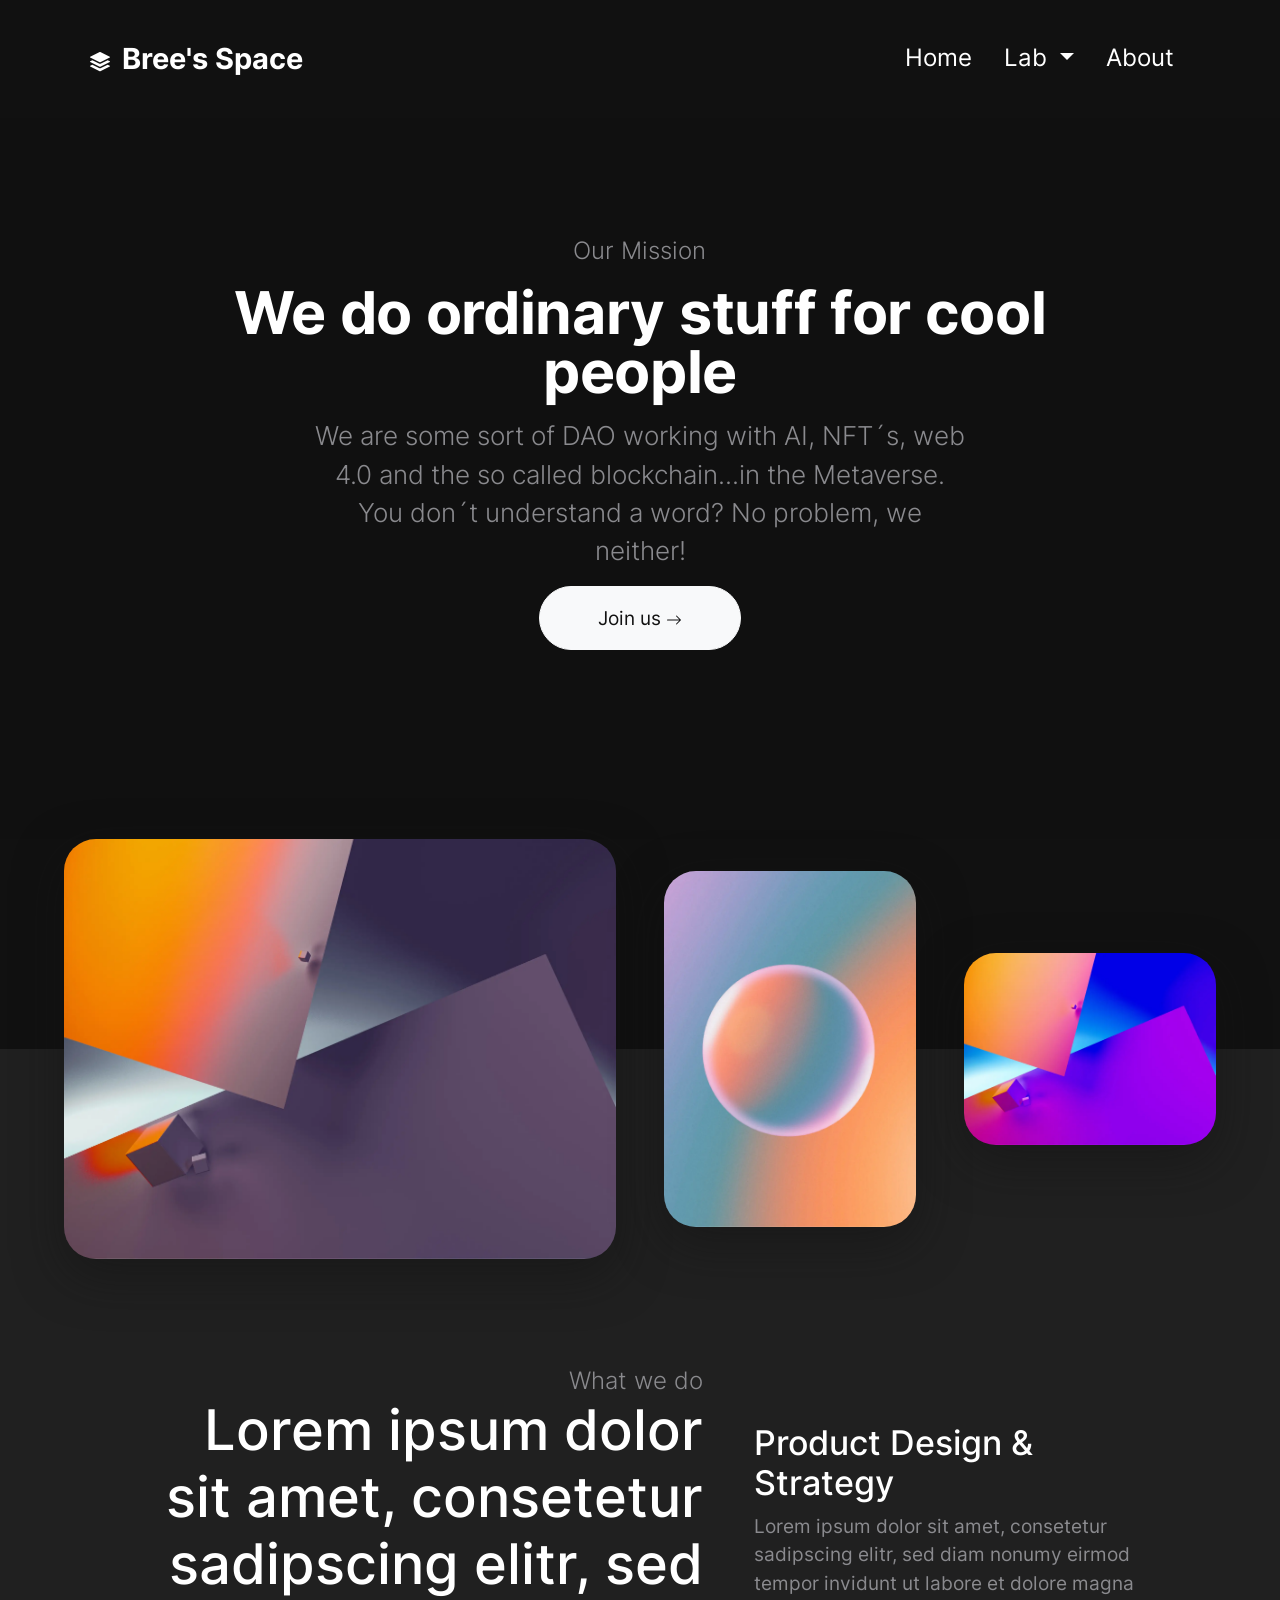
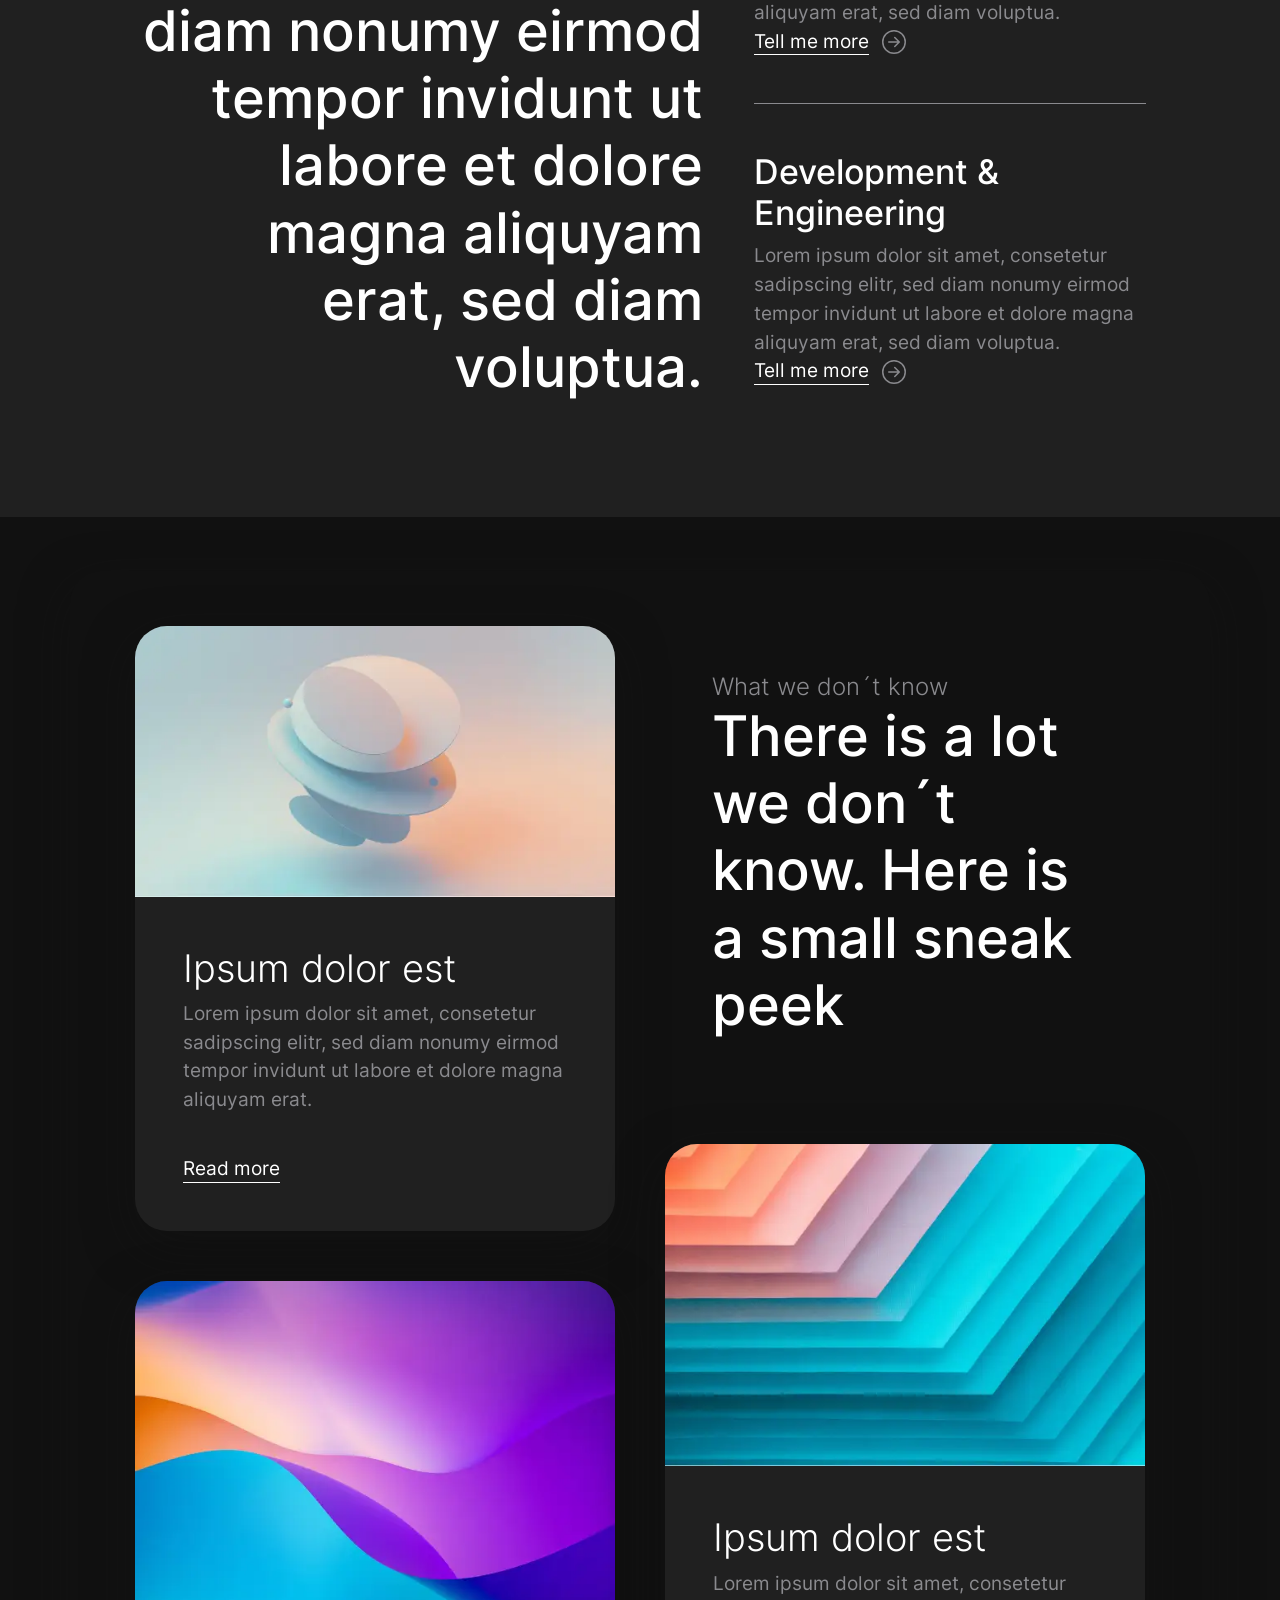
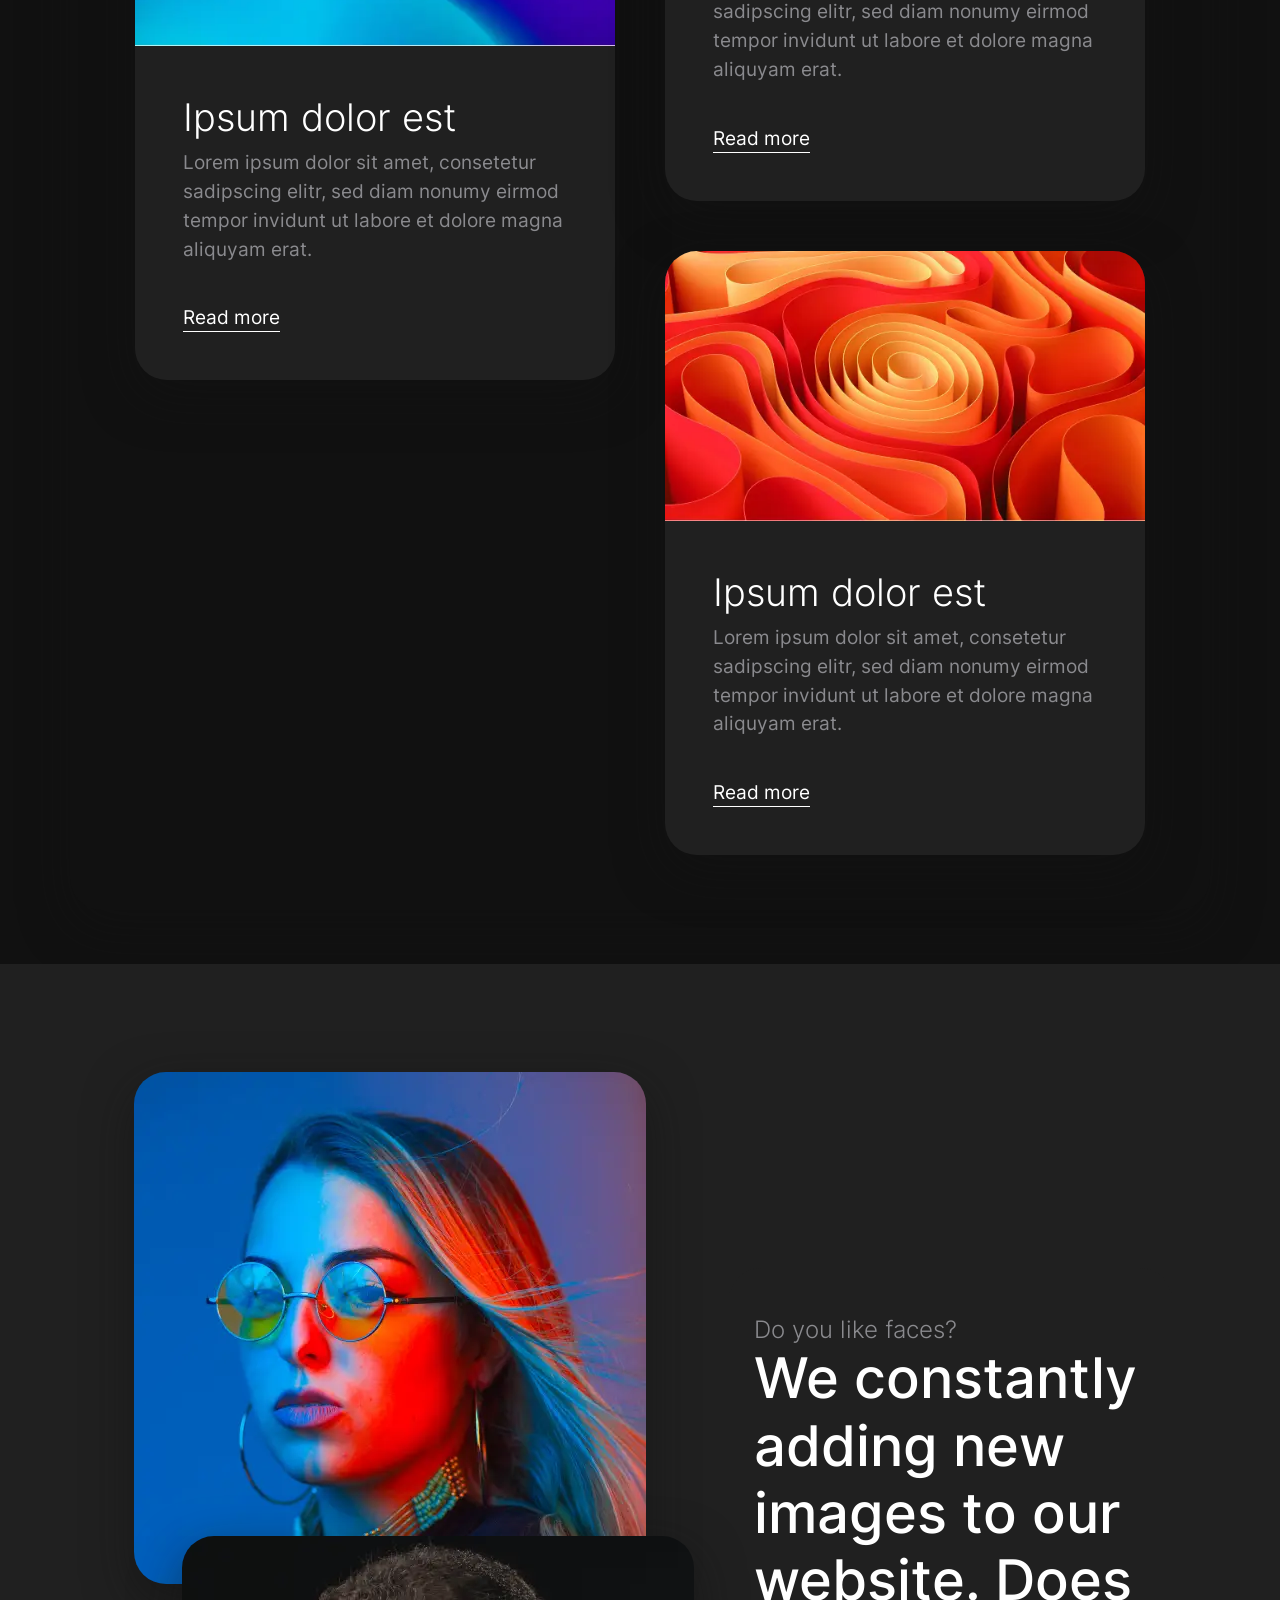
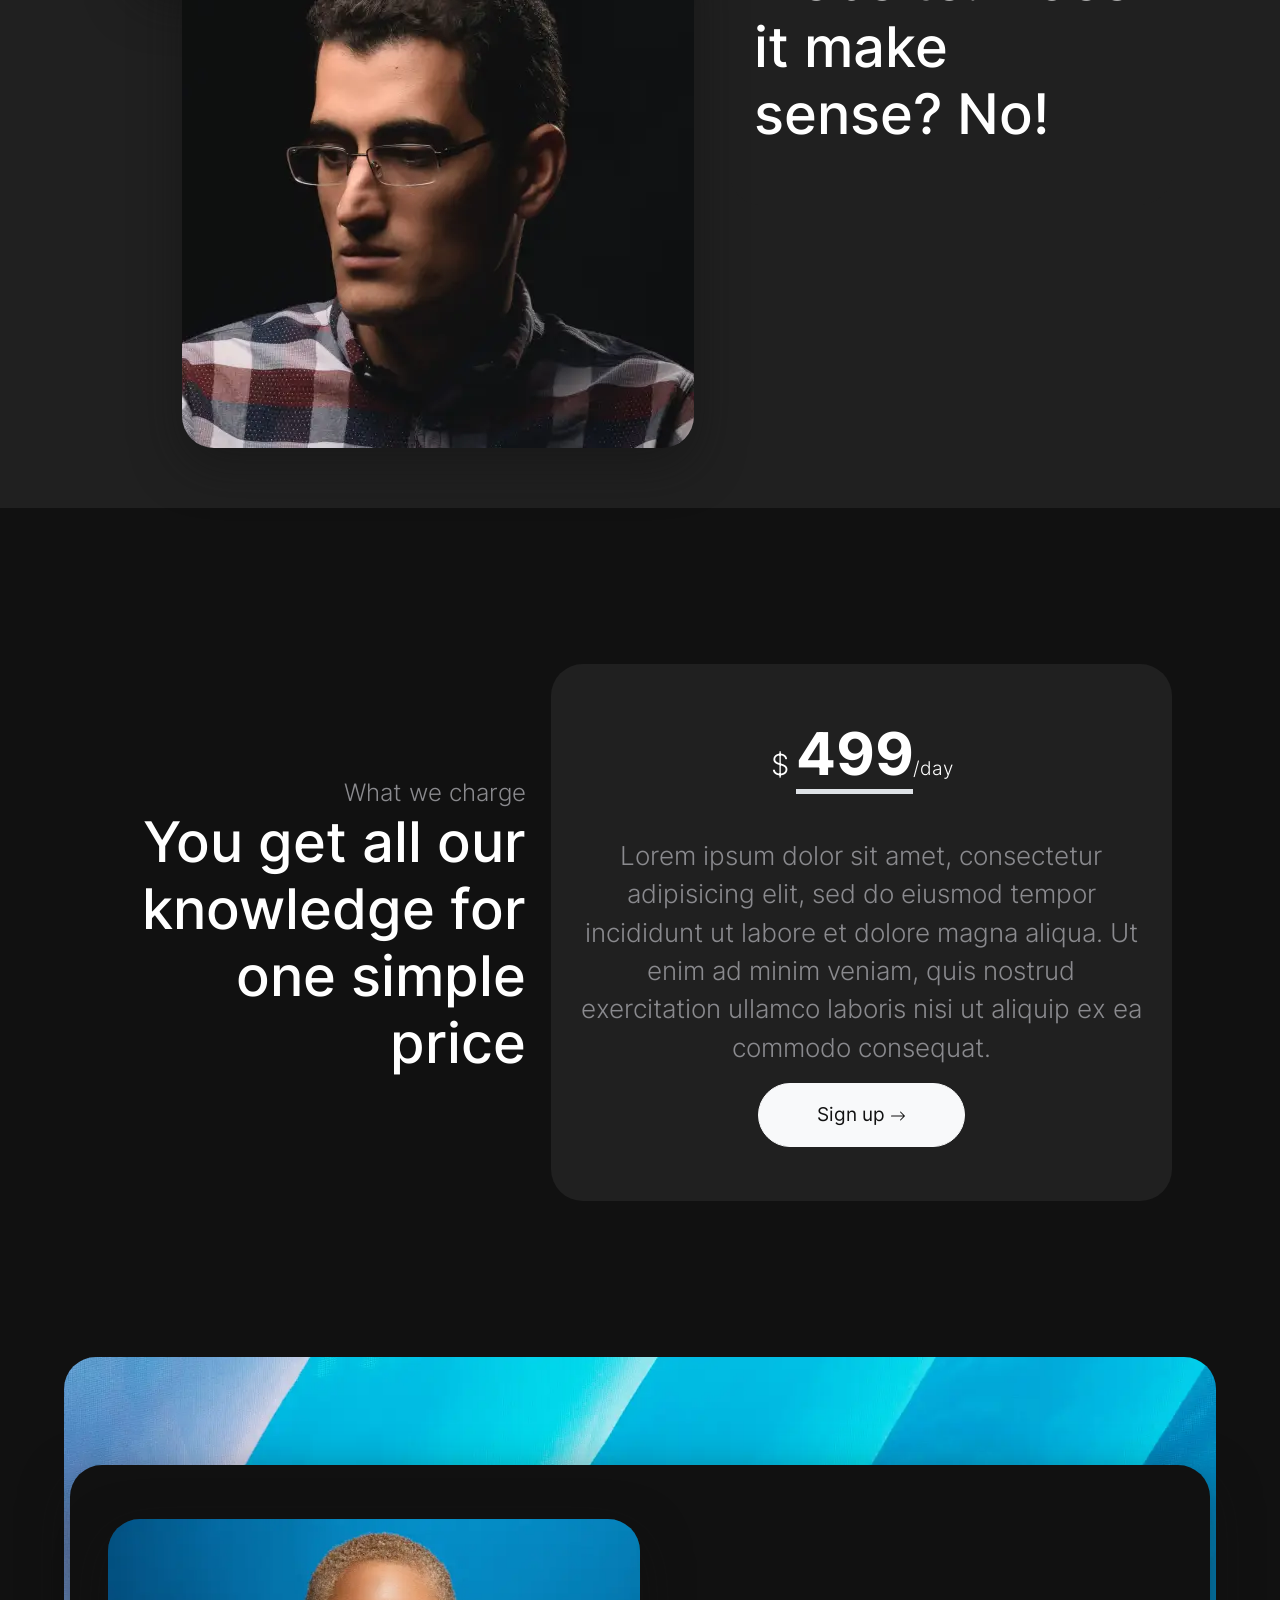
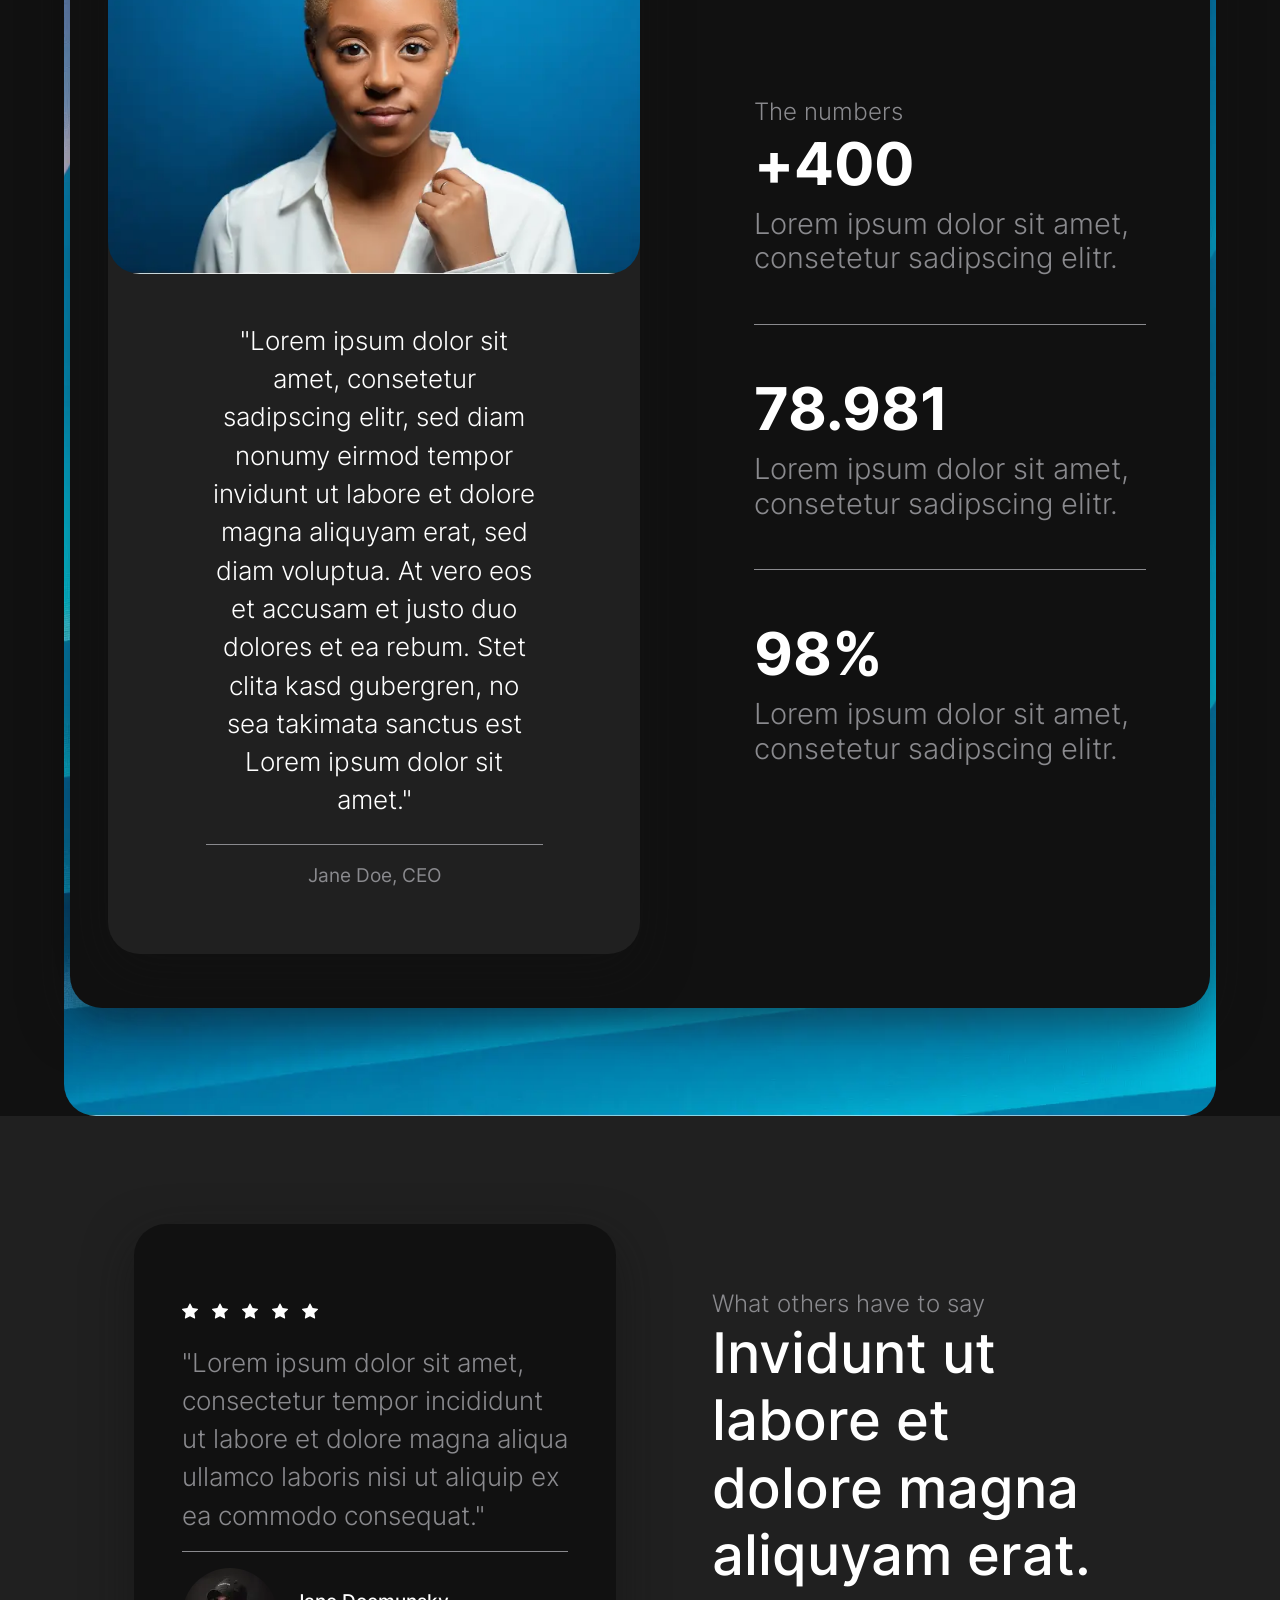
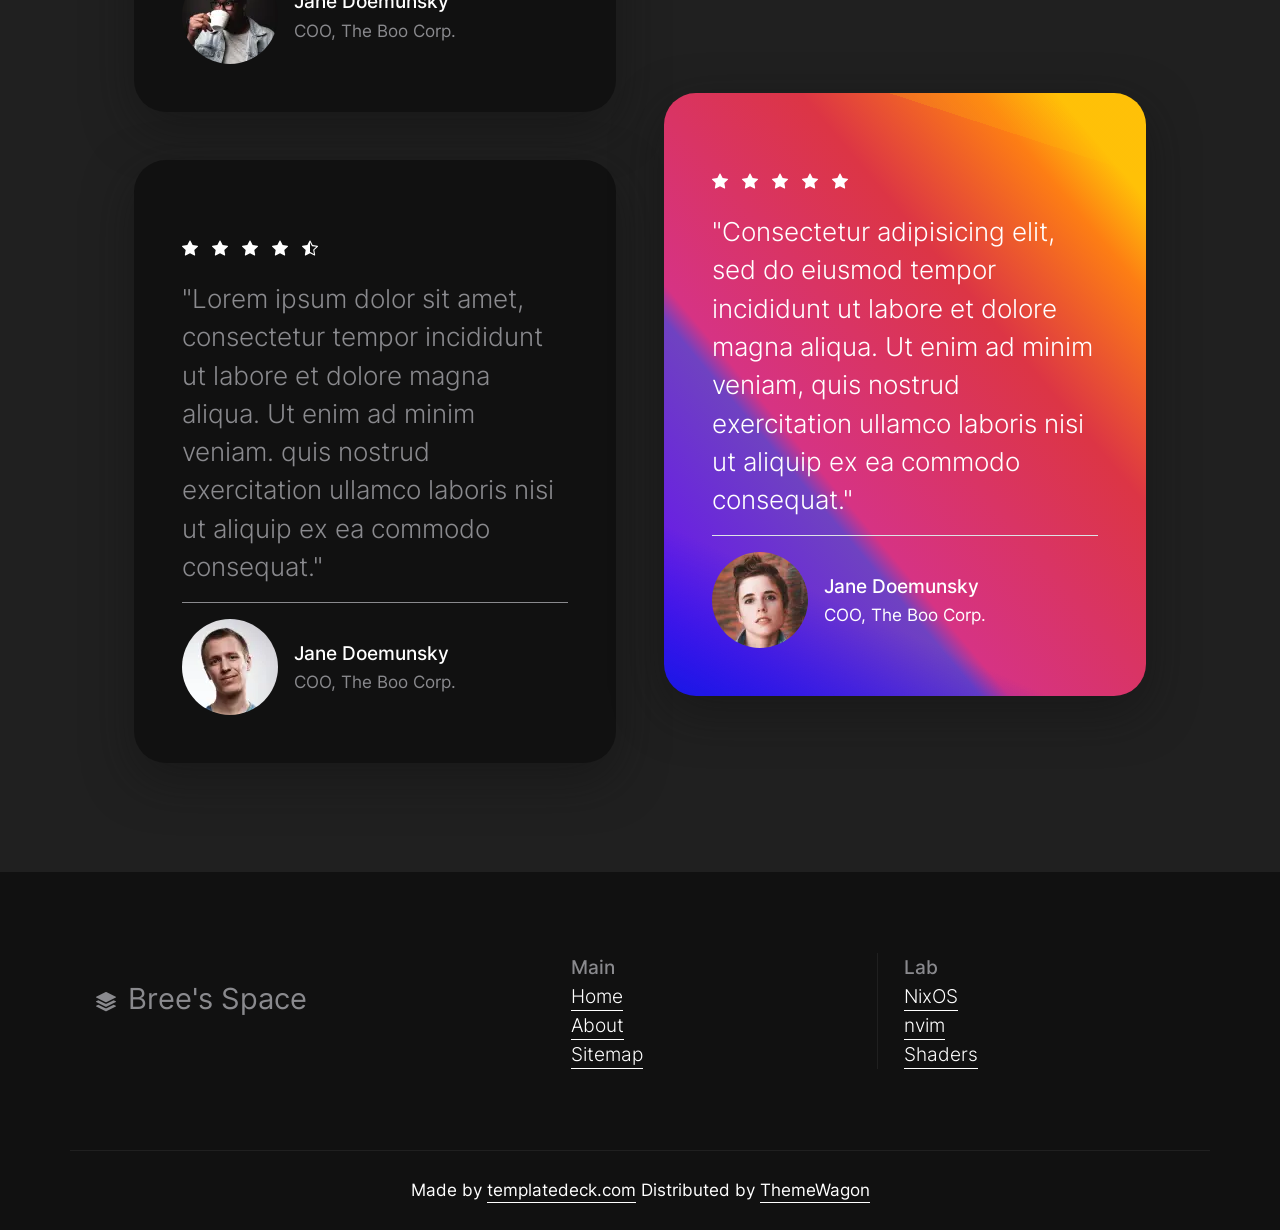
==== commit 02225675: "feat: completed 10+ pages and integrated sitemap.html in footer" ====
--- a/p0/index.html
+++ b/p0/index.html
@@ -13,7 +13,7 @@
   <meta name="generator" content="Eleventy v2.0.0">
   <meta name="HandheldFriendly" content="true">
   <title>Klar HTML Template - Frontpage one</title>
-  <link rel="stylesheet" href="css/theme.min.css">
+  <link rel="stylesheet" href="css/theme.css">
 
   <style>
     /* inter-300 - latin */
@@ -72,8 +72,8 @@
 
 <body class="bg-black text-white mt-0" data-bs-spy="scroll" data-bs-target="#navScroll">
 
-  <nav id="navScroll" class="navbar navbar-dark bg-black fixed-top px-vw-5" tabindex="0">
-    <div class="container">
+  <nav id="navScroll" class="navbar navbar-expand-lg navbar-dark bg-black fixed-top px-vw-5" tabindex="0">
+    <div class="container-fluid">
       <a class="navbar-brand pe-md-4 fs-4 col-12 col-md-auto text-center" href="index.html">
         <svg xmlns="http://www.w3.org/2000/svg" width="20" height="20" fill="currentColor" class="bi bi-stack"
           viewBox="0 0 16 16">
@@ -82,31 +82,35 @@
           <path
             d="m14.12 6.576 1.715.858c.22.11.22.424 0 .534l-7.568 3.784a.598.598 0 0 1-.534 0L.165 7.968a.299.299 0 0 1 0-.534l1.716-.858 5.317 2.659c.505.252 1.1.252 1.604 0l5.317-2.659z" />
         </svg>
-        <span class="ms-md-1 mt-1 fw-bolder me-md-5">Klar</span>
+        <span class="ms-md-1 mt-1 fw-bolder me-md-5">Bree's Space</span>
       </a>
-
-      <ul class="navbar-nav mx-auto mb-2 mb-lg-0 list-group list-group-horizontal">
-        <li class="nav-item">
-          <a class="nav-link fs-5" href="index.html" aria-label="Homepage">
-            Home
-          </a>
-        </li>
-        <li class="nav-item">
-          <a class="nav-link fs-5" href="content.html" aria-label="A sample content page">
-            Content
-          </a>
-        </li>
-        <li class="nav-item">
-          <a class="nav-link fs-5" href="about.html" aria-label="A system message page">
-            About 
-          </a>
-        </li>
-
-      </ul>
-      <a href="https://templatedeck.com/klar-html-template.html" aria-label="Download this template"
-        class="btn btn-outline-light">
-        <small>Download Template</small>
-      </a>
+      <button class="navbar-toggler" type="button" data-bs-toggle="collapse" data-bs-target="#navbarSupportedContent" aria-controls="navbarSupportedContent" aria-expanded="false" aria-label="Toggle navigation">
+        <span class="navbar-toggler-icon"></span>
+      </button>
+      <div class="collapse navbar-collapse bg-black" id="navbarSupportedContent">
+        <ul class="navbar-nav ms-auto mb-2 mb-lg-0">
+          <li class="nav-item">
+            <a class="nav-link fs-5" href="index.html" aria-label="Homepage">
+              Home
+            </a>
+          </li>
+          <li class="nav-item dropdown">
+            <a class="nav-link dropdown-toggle fs-5" href="#" role="button" data-bs-toggle="dropdown" aria-expanded="false" aria-haspopup="true" aria-label="A sample content page">
+              Lab 
+            </a>
+            <ul class="dropdown-menu bg-black">
+              <li><a class="dropdown-item text-white" href="nix.html">NixOS</a></li>
+              <li><a class="dropdown-item text-white" href="nvim.html">nvim</a></li>
+              <li><a class="dropdown-item text-white" href="shaders.html">Shaders</a></li>
+            </ul>
+          </li>
+          <li class="nav-item">
+            <a class="nav-link fs-5" href="about.html" aria-label="A system message page">
+              About 
+            </a>
+          </li>
+        </ul>
+      </div>
     </div>
   </nav>
 
@@ -525,67 +529,37 @@
               <path
                 d="m14.12 6.576 1.715.858c.22.11.22.424 0 .534l-7.568 3.784a.598.598 0 0 1-.534 0L.165 7.968a.299.299 0 0 1 0-.534l1.716-.858 5.317 2.659c.505.252 1.1.252 1.604 0l5.317-2.659z" />
             </svg>
-            <span class="ms-md-1 mt-1 fw-bolder me-md-5">Klar</span>
+            <span class="ms-md-1 mt-1 fw-bolder me-md-5">Bree's Space</span>
           </a>
 
         </div>
         <div class="col border-end border-dark">
-          <span class="h6">Company</span>
+          <span class="h6">Main</span>
           <ul class="nav flex-column">
             <li class="nav-item">
-              <a href="#" class="link-fancy link-fancy-light">About us</a>
+              <a href="index.html" class="link-fancy link-fancy-light">Home</a>
             </li>
             <li class="nav-item">
-              <a href="#" class="link-fancy link-fancy-light">Legal</a>
+              <a href="about.html" class="link-fancy link-fancy-light">About</a>
             </li>
 
             <li class="nav-item">
-              <a href="#" class="link-fancy link-fancy-light">Career</a>
+              <a href="sitemap.html" class="link-fancy link-fancy-light">Sitemap</a>
+            </li>
+          </ul>
+        </div>
+        <div class="col">
+          <span class="h6">Lab</span>
+          <ul class="nav flex-column">
+            <li class="nav-item">
+              <a href="nix.html" class="link-fancy link-fancy-light">NixOS</a>
+            </li>
+
+            <li class="nav-item">
+              <a href="nvim.html" class="link-fancy link-fancy-light">nvim</a>
             </li>
             <li class="nav-item">
-              <a href="#" class="link-fancy link-fancy-light">Contact</a>
-            </li>
-          </ul>
-        </div>
-        <div class="col border-end border-dark">
-          <span class="h6">Services</span>
-          <ul class="nav flex-column">
-            <li class="nav-item">
-              <a href="#" class="link-fancy link-fancy-light">Pricing</a>
-            </li>
-            <li class="nav-item">
-              <a href="#" class="link-fancy link-fancy-light">Products</a>
-            </li>
-
-            <li class="nav-item">
-              <a href="#" class="link-fancy link-fancy-light">Customers</a>
-            </li>
-            <li class="nav-item">
-              <a href="#" class="link-fancy link-fancy-light">Portfolio</a>
-            </li>
-            <li class="nav-item">
-              <a href="#" class="link-fancy link-fancy-light">Success Stories</a>
-            </li>
-            <li class="nav-item">
-              <a href="#" class="link-fancy link-fancy-light">More</a>
-            </li>
-          </ul>
-        </div>
-        <div class="col">
-          <span class="h6">Support</span>
-          <ul class="nav flex-column">
-            <li class="nav-item">
-              <a href="#" class="link-fancy link-fancy-light">About us</a>
-            </li>
-            <li class="nav-item">
-              <a href="#" class="link-fancy link-fancy-light">Legal</a>
-            </li>
-
-            <li class="nav-item">
-              <a href="#" class="link-fancy link-fancy-light">Career</a>
-            </li>
-            <li class="nav-item">
-              <a href="#" class="link-fancy link-fancy-light">Contact</a>
+              <a href="shaders.html" class="link-fancy link-fancy-light">Shaders</a>
             </li>
           </ul>
         </div>
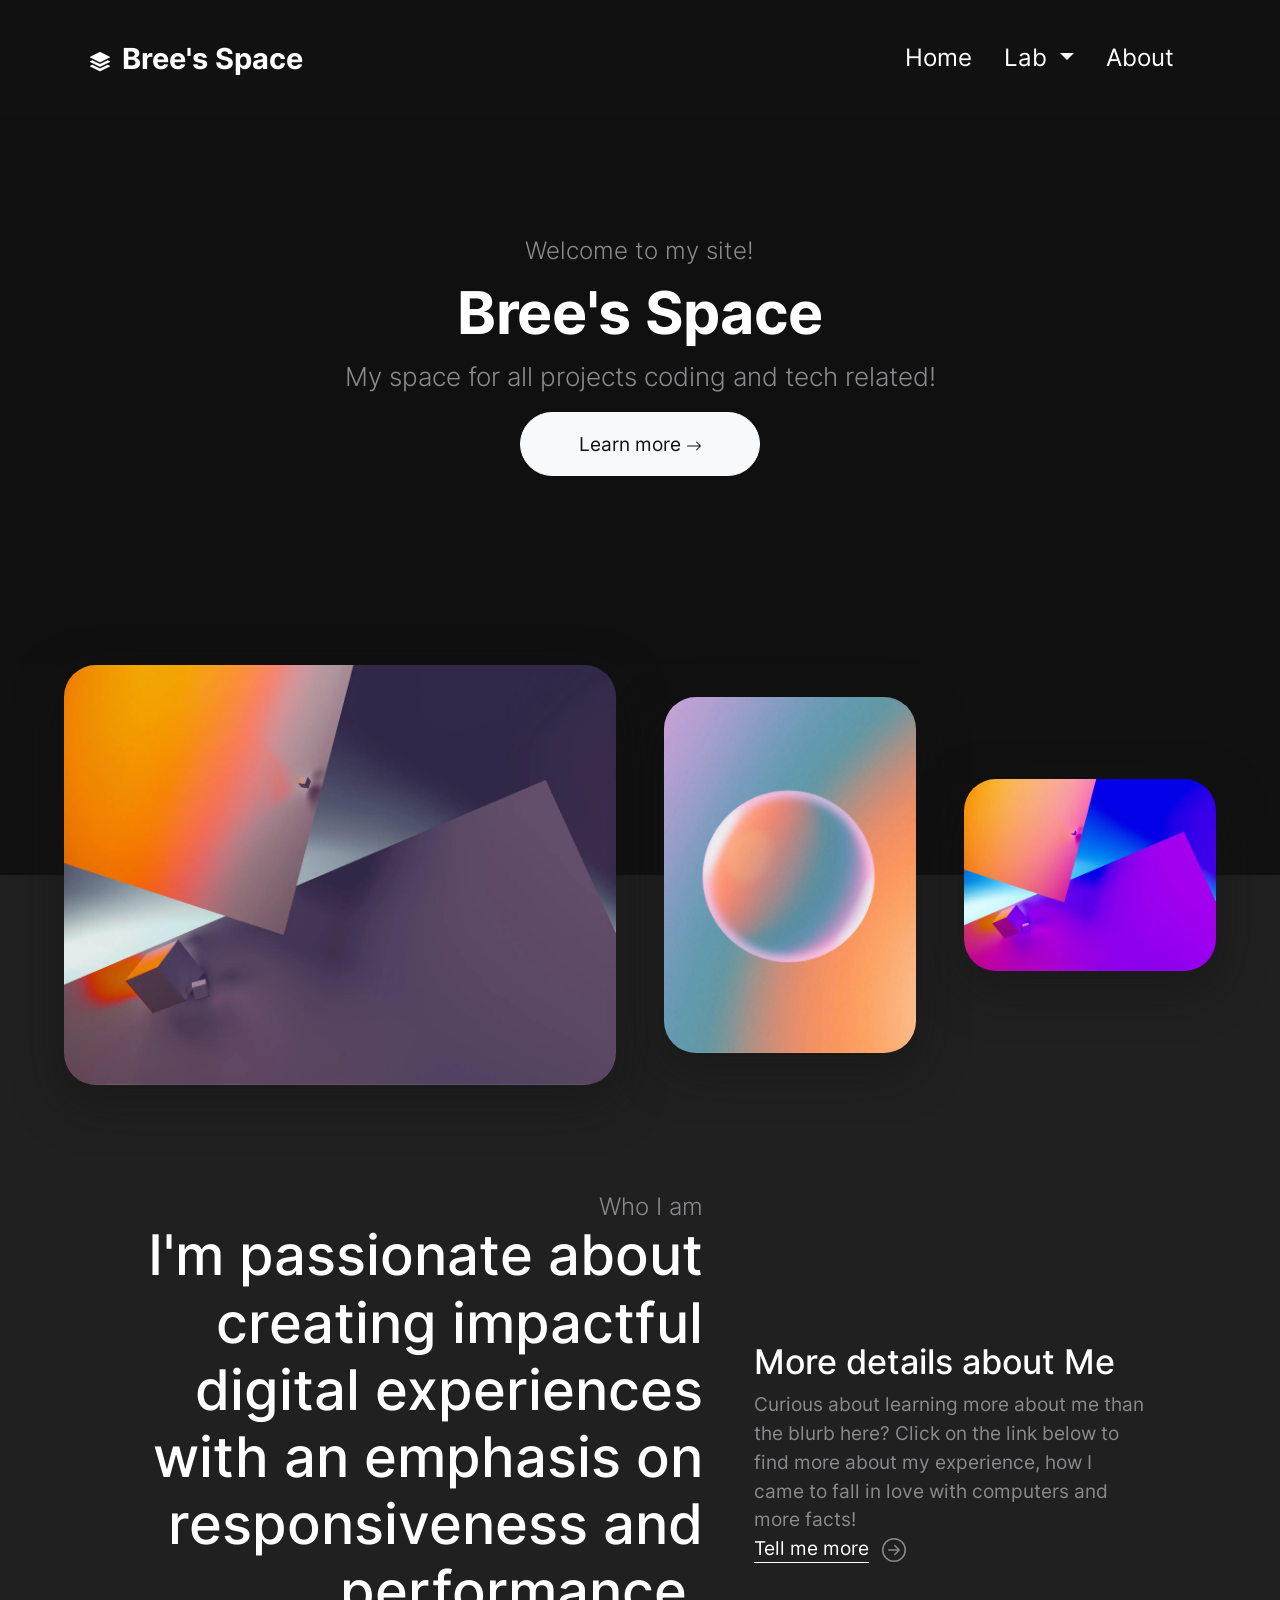
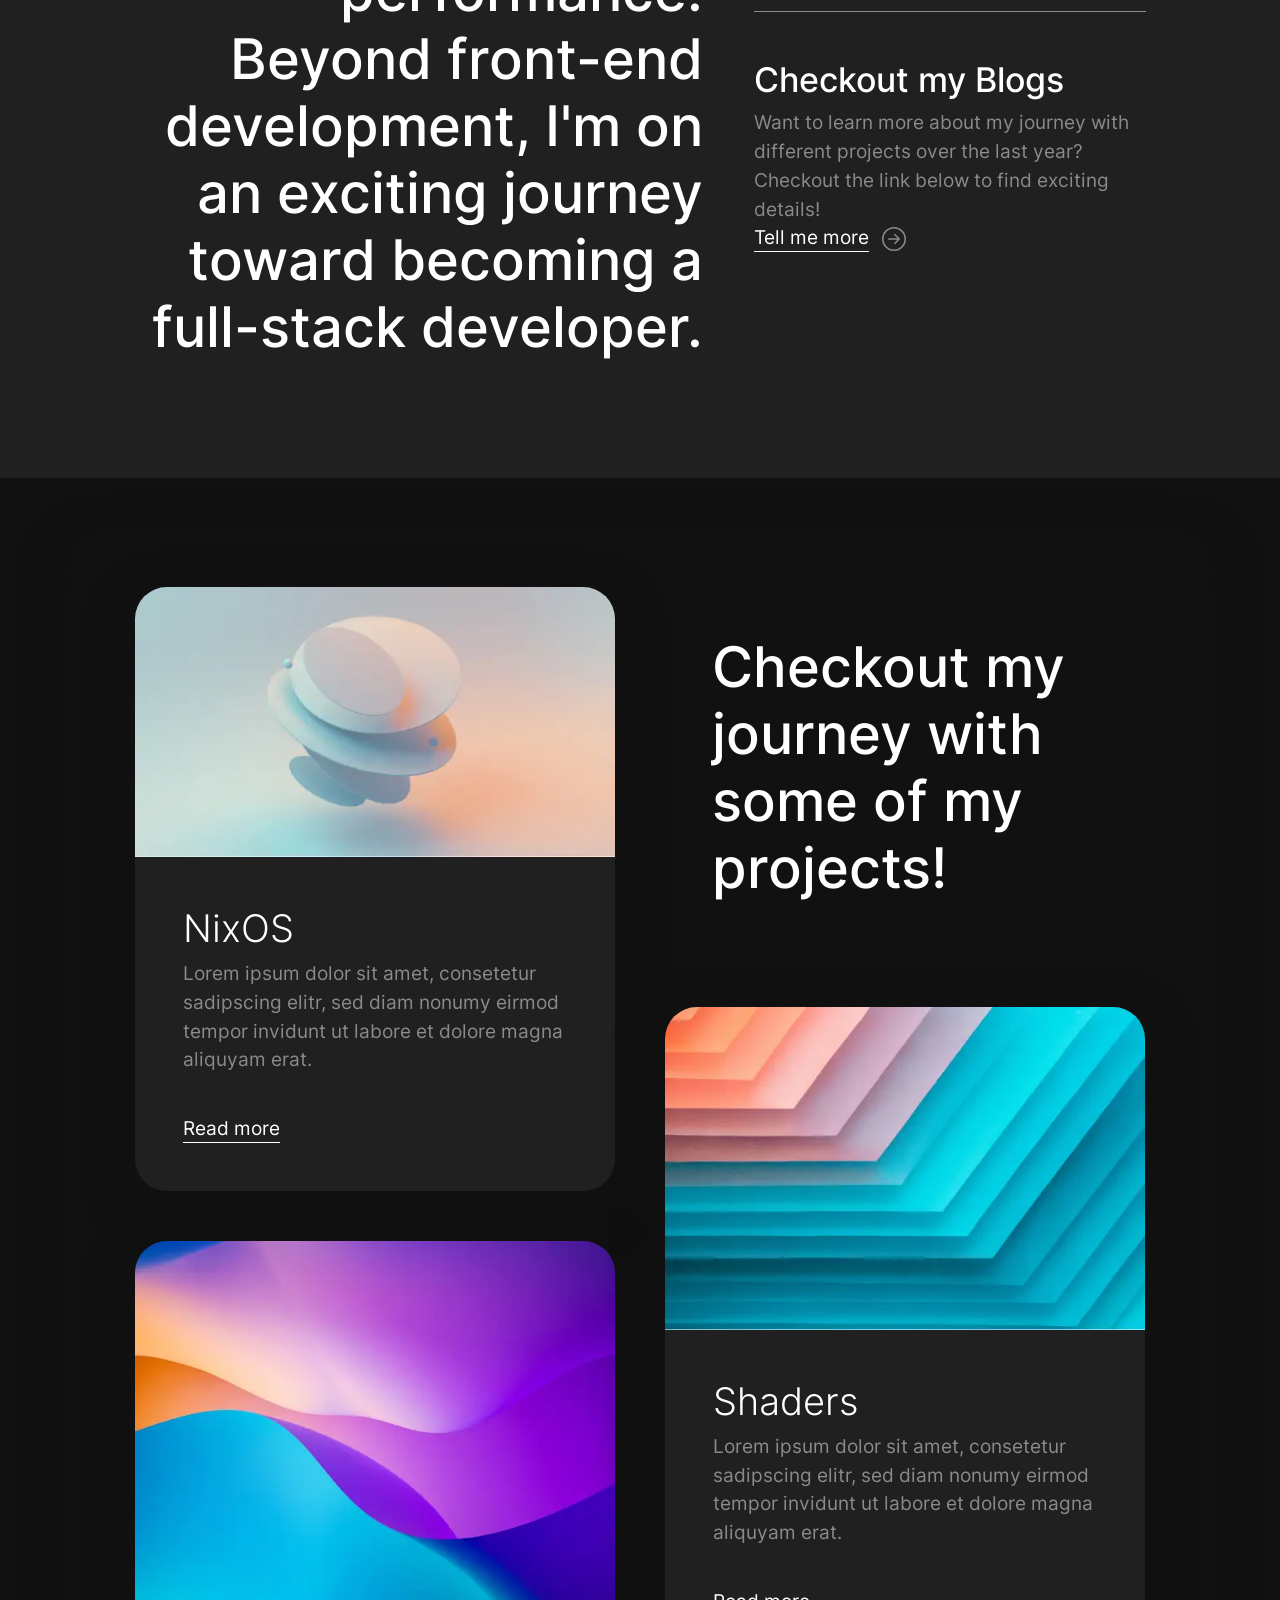
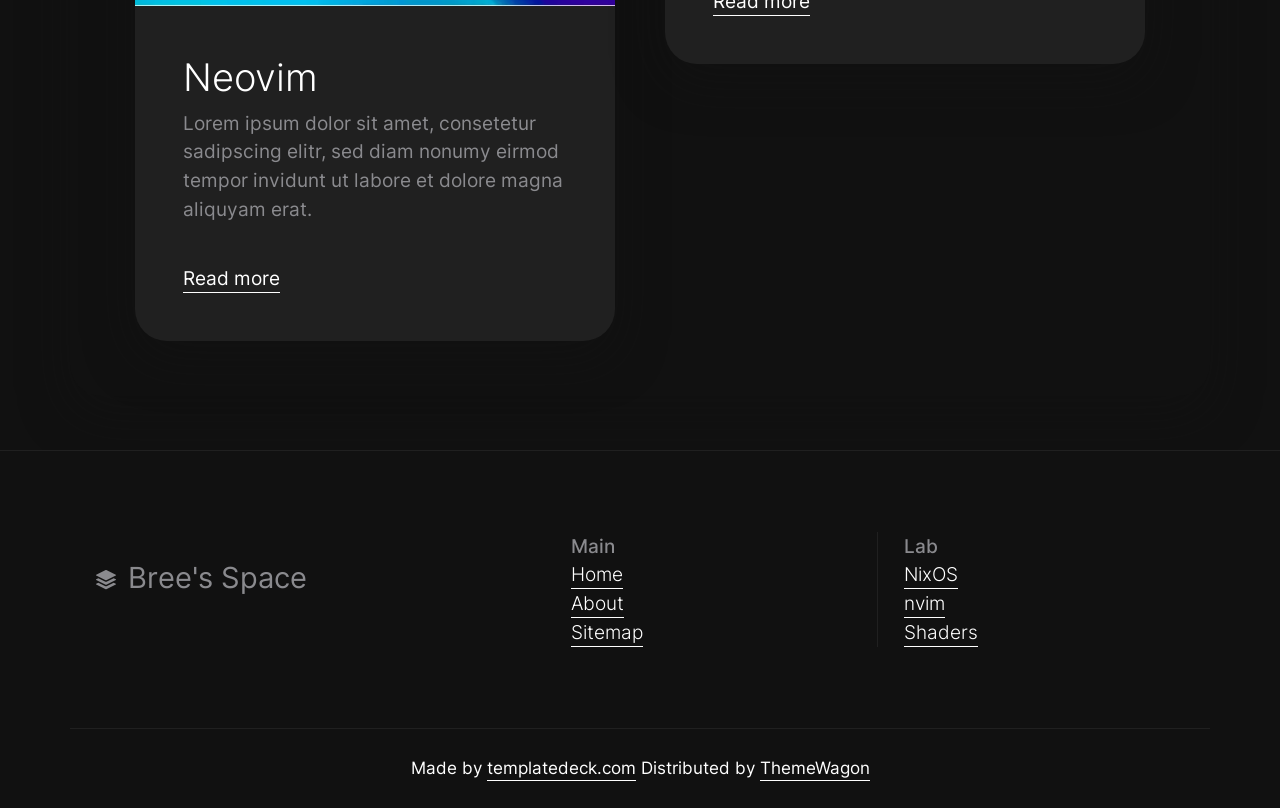
==== commit d3d5ceff: "feat: implemented universal favicon across all project pages and updated todo.md" ====
--- a/p0/index.html
+++ b/p0/index.html
@@ -5,14 +5,14 @@
   <meta charset="utf-8">
   <meta name="viewport" content="width=device-width,initial-scale=1,shrink-to-fit=no">
   <meta name="description" content="A well made and handcrafted Bootstrap 5 template">
-  <link rel="apple-touch-icon" sizes="180x180" href="img/apple-touch-icon.png">
-  <link rel="icon" type="image/png" sizes="32x32" href="img/favicon-32x32.png">
-  <link rel="icon" type="image/png" sizes="16x16" href="img/favicon-16x16.png">
-  <link rel="icon" type="image/png" sizes="96x96" href="img/favicon.png">
-  <meta name="author" content="Holger Koenemann">
+  <link rel="icon" type="image/png" href="img/favicon-96x96.png" sizes="96x96" />
+  <link rel="icon" type="image/svg+xml" href="img/favicon.svg" />
+  <link rel="shortcut icon" href="img/favicon.ico" />
+  <link rel="apple-touch-icon" sizes="180x180" href="img/apple-touch-icon.png" />
+  <meta name="author" content="Bree">
   <meta name="generator" content="Eleventy v2.0.0">
   <meta name="HandheldFriendly" content="true">
-  <title>Klar HTML Template - Frontpage one</title>
+  <title>Bree's Space</title>
   <link rel="stylesheet" href="css/theme.css">
 
   <style>
@@ -120,15 +120,14 @@
       <div class="container py-vh-4 position-relative mt-5 px-vw-5 text-center">
         <div class="row d-flex align-items-center justify-content-center py-vh-5">
           <div class="col-12 col-xl-10">
-            <span class="h5 text-secondary fw-lighter">Our Mission</span>
-            <h1 class="display-huge mt-3 mb-3 lh-1">We do ordinary stuff for cool people</h1>
+            <span class="h5 text-secondary fw-lighter">Welcome to my site!</span>
+            <h1 class="display-huge mt-3 mb-3 lh-1">Bree's Space</h1>
           </div>
           <div class="col-12 col-xl-8">
-            <p class="lead text-secondary">We are some sort of DAO working with AI, NFT´s, web 4.0 and the so called
-              blockchain...in the Metaverse. You don´t understand a word? No problem, we neither!</p>
+            <p class="lead text-secondary">My space for all projects coding and tech related!</p>
           </div>
           <div class="col-12 text-center">
-            <a href="#" class="btn btn-xl btn-light">Join us
+            <a href="#more" class="btn btn-xl btn-light">Learn more
               <svg xmlns="http://www.w3.org/2000/svg" width="16" height="16" fill="currentColor"
                 class="bi bi-arrow-right" viewBox="0 0 16 16">
                 <path fill-rule="evenodd"
@@ -141,7 +140,7 @@
 
     </div>
 
-    <div class="w-100 position-relative bg-black text-white bg-cover d-flex align-items-center">
+    <div class="w-100 position-relative bg-black text-white bg-cover d-flex align-items-center" id="more">
       <div class="container-fluid px-vw-5">
         <div class="position-absolute w-100 h-50 bg-dark bottom-0 start-0"></div>
         <div class="row d-flex align-items-center position-relative justify-content-center px-0 g-5">
@@ -164,25 +163,26 @@
       <div class="container px-vw-5 py-vh-5">
         <div class="row d-flex align-items-center">
           <div class="col-12 col-lg-7 text-lg-end" data-aos="fade-right">
-            <span class="h5 text-secondary fw-lighter">What we do</span>
-            <h2 class="display-4">Lorem ipsum dolor sit amet, consetetur sadipscing elitr, sed diam nonumy eirmod tempor
-              invidunt ut labore et dolore magna aliquyam erat, sed diam voluptua.</h2>
+            <span class="h5 text-secondary fw-lighter">Who I am</span>
+            <h2 class="display-4">I'm passionate about creating impactful digital experiences with an emphasis on responsiveness and performance. Beyond front-end development, I'm on an exciting journey toward becoming a full-stack developer.</h2>
           </div>
           <div class="col-12 col-lg-5" data-aos="fade-left">
-            <h3 class="pt-5">Product Design & Strategy</h3>
-            <p class="text-secondary">Lorem ipsum dolor sit amet, consetetur sadipscing elitr, sed diam nonumy eirmod
-              tempor invidunt ut labore et dolore magna aliquyam erat, sed diam voluptua.<br>
-              <a href="#" class="link-fancy link-fancy-light me-2">Tell me more</a>
+            <h3 class="pt-5">More details about Me</h3>
+            <p class="text-secondary">
+              Curious about learning more about me than the blurb here? Click on the link below to find more about my experience, how I came to fall in love with computers and more facts!
+              <br>
+              <a href="about.html" class="link-fancy link-fancy-light me-2">Tell me more</a>
               <svg xmlns="http://www.w3.org/2000/svg" width="24" height="24" fill="currentColor"
                 class="bi bi-arrow-right-circle" viewBox="0 0 16 16">
                 <path fill-rule="evenodd"
                   d="M1 8a7 7 0 1 0 14 0A7 7 0 0 0 1 8zm15 0A8 8 0 1 1 0 8a8 8 0 0 1 16 0zM4.5 7.5a.5.5 0 0 0 0 1h5.793l-2.147 2.146a.5.5 0 0 0 .708.708l3-3a.5.5 0 0 0 0-.708l-3-3a.5.5 0 1 0-.708.708L10.293 7.5H4.5z" />
               </svg>
             </p>
-            <h3 class="border-top border-secondary pt-5 mt-5">Development & Engineering</h3>
-            <p class="text-secondary">Lorem ipsum dolor sit amet, consetetur sadipscing elitr, sed diam nonumy eirmod
-              tempor invidunt ut labore et dolore magna aliquyam erat, sed diam voluptua.<br>
-              <a href="#" class="link-fancy link-fancy-light me-2">Tell me more</a>
+            <h3 class="border-top border-secondary pt-5 mt-5">Checkout my Blogs</h3>
+            <p class="text-secondary">
+              Want to learn more about my journey with different projects over the last year? Checkout the link below to find exciting details!
+              <br>
+              <a href="#blogs" class="link-fancy link-fancy-light me-2">Tell me more</a>
               <svg xmlns="http://www.w3.org/2000/svg" width="24" height="24" fill="currentColor"
                 class="bi bi-arrow-right-circle" viewBox="0 0 16 16">
                 <path fill-rule="evenodd"
@@ -197,17 +197,17 @@
     <div class="bg-black py-vh-3">
       <div class="container bg-black px-vw-5 py-vh-3 rounded-5 shadow">
 
-        <div class="row gx-5">
+        <div class="row gx-5" id="blogs">
           <div class="col-12 col-md-6">
             <div class="card bg-transparent mb-5" data-aos="zoom-in-up">
               <div class="bg-dark shadow rounded-5 p-0">
                 <img src="img/webp/abstract3.webp" width="582" height="327" alt="abstract image"
                   class="img-fluid rounded-5 no-bottom-radius" loading="lazy">
                 <div class="p-5">
-                  <h2 class="fw-lighter">Ipsum dolor est</h2>
+                  <h2 class="fw-lighter">NixOS</h2>
                   <p class="pb-4 text-secondary">Lorem ipsum dolor sit amet, consetetur sadipscing elitr, sed diam
                     nonumy eirmod tempor invidunt ut labore et dolore magna aliquyam erat.</p>
-                  <a href="#" class="link-fancy link-fancy-light">Read more</a>
+                  <a href="nix.html" class="link-fancy link-fancy-light">Read more</a>
                 </div>
               </div>
             </div>
@@ -217,300 +217,33 @@
                 <img src="img/webp/abstract2.webp" width="582" height="442" alt="abstract image"
                   class="img-fluid rounded-5 no-bottom-radius" loading="lazy">
                 <div class="p-5">
-                  <h2 class="fw-lighter">Ipsum dolor est</h2>
+                  <h2 class="fw-lighter">Neovim</h2>
                   <p class="pb-4 text-secondary">Lorem ipsum dolor sit amet, consetetur sadipscing elitr, sed diam
                     nonumy eirmod tempor invidunt ut labore et dolore magna aliquyam erat.</p>
-                  <a href="#" class="link-fancy link-fancy-light">Read more</a>
+                  <a href="nvim.html" class="link-fancy link-fancy-light">Read more</a>
                 </div>
               </div>
             </div>
           </div>
           <div class="col-12 col-md-6">
             <div class="p-5 pt-0 mt-5" data-aos="fade">
-              <span class="h5 text-secondary fw-lighter">What we don´t know</span>
-              <h2 class="display-4">There is a lot we don´t know. Here is a small sneak peek</h2>
+              <h2 class="display-4">Checkout my journey with some of my projects!</h2>
             </div>
             <div class="card bg-transparent mb-5 mt-5" data-aos="zoom-in-up">
               <div class="bg-dark shadow rounded-5 p-0">
                 <img src="img/webp/abstract17.webp" width="582" height="390" alt="abstract image"
                   class="img-fluid rounded-5 no-bottom-radius" loading="lazy">
                 <div class="p-5">
-                  <h2 class="fw-lighter">Ipsum dolor est</h2>
+                  <h2 class="fw-lighter">Shaders</h2>
                   <p class="pb-4 text-secondary">Lorem ipsum dolor sit amet, consetetur sadipscing elitr, sed diam
                     nonumy eirmod tempor invidunt ut labore et dolore magna aliquyam erat.</p>
-                  <a href="#" class="link-fancy link-fancy-light">Read more</a>
+                  <a href="shaders.html" class="link-fancy link-fancy-light">Read more</a>
                 </div>
               </div>
             </div>
-
-            <div class="card bg-transparent" data-aos="zoom-in-up">
-              <div class="bg-dark shadow rounded-5 p-0">
-                <img src="img/webp/abstract4.webp" width="582" height="327" alt="abstract image"
-                  class="img-fluid rounded-5 no-bottom-radius" loading="lazy">
-                <div class="p-5">
-                  <h2 class="fw-lighter">Ipsum dolor est</h2>
-                  <p class="pb-4 text-secondary">Lorem ipsum dolor sit amet, consetetur sadipscing elitr, sed diam
-                    nonumy eirmod tempor invidunt ut labore et dolore magna aliquyam erat.</p>
-                  <a href="#" class="link-fancy link-fancy-light">Read more</a>
-                </div>
-              </div>
-            </div>
-          </div>
-        </div>
-
-      </div>
-
-    </div>
-    <div class="bg-dark position-relative">
-      <div class="container px-vw-5 py-vh-5">
-        <div class="row d-flex align-items-center">
-
-          <div class="col-12 col-lg-7">
-            <img class="img-fluid rounded-5 mb-n5 shadow" src="img/webp/person9.webp" width="512" height="512"
-              alt="a nice person" loading="lazy" data-aos="zoom-in-right">
-            <img class="img-fluid rounded-5 ms-5 mb-n5 shadow" src="img/webp/person11.webp" width="512" height="512"
-              alt="another nice person" loading="lazy" data-aos="zoom-in-up">
-          </div>
-          <div class="col-12 col-lg-5 bg-dark rounded-5 py-5" data-aos="fade">
-            <span class="h5 text-secondary fw-lighter">Do you like faces?</span>
-            <h2 class="display-4">We constantly adding new images to our website. Does it make sense? No!</h2>
-          </div>
-        </div>
-      </div>
-    </div>
-
-    <div class="bg-black">
-      <div class="container px-vw-5 py-vh-5">
-        <div class="row d-flex align-items-center">
-          <div class="col-12 col-lg-5 text-center text-lg-end" data-aos="zoom-in-right">
-            <span class="h5 text-secondary fw-lighter">What we charge</span>
-            <h2 class="display-4">You get all our knowledge for one simple price</h2>
-          </div>
-          <div class="col-12 col-lg-7 bg-dark rounded-5 py-vh-3 text-center my-5" data-aos="zoom-in-up">
-            <h2 class="display-huge mb-5">
-              <span class="fs-4 me-2 fw-light">$</span><span class="border-bottom border-5">499</span><span
-                class="fs-6 fw-light">/day</span>
-            </h2>
-            <p class="lead text-secondary">Lorem ipsum dolor sit amet, consectetur adipisicing elit, sed do eiusmod
-              tempor incididunt ut labore et dolore magna aliqua. Ut enim ad minim veniam, quis nostrud exercitation
-              ullamco laboris nisi ut aliquip ex ea commodo consequat.</p>
-            <a href="#" class="btn btn-xl btn-light">Sign up
-              <svg xmlns="http://www.w3.org/2000/svg" width="16" height="16" fill="currentColor"
-                class="bi bi-arrow-right" viewBox="0 0 16 16">
-                <path fill-rule="evenodd"
-                  d="M1 8a.5.5 0 0 1 .5-.5h11.793l-3.147-3.146a.5.5 0 0 1 .708-.708l4 4a.5.5 0 0 1 0 .708l-4 4a.5.5 0 0 1-.708-.708L13.293 8.5H1.5A.5.5 0 0 1 1 8z" />
-              </svg>
-            </a>
-          </div>
-        </div>
-      </div>
-
-    </div>
-    <div class="container-fluid px-vw-5 position-relative" data-aos="fade">
-      <div class="position-absolute w-100 h-50 bg-black top-0 start-0"></div>
-      <div class="position-relative py-vh-5 bg-cover bg-center rounded-5"
-        style="background-image: url(img/webp/abstract12.webp)">
-        <div class="container bg-black px-vw-5 py-vh-3 rounded-5 shadow">
-          <div class="row d-flex align-items-center">
-
-            <div class="col-6 d-flex align-items-center bg-dark shadow rounded-5 p-0" data-aos="zoom-in-up">
-              <div class="row d-flex justify-content-center">
-                <div class="col-12">
-                  <img src="img/webp/person103.webp" width="684" height="457" alt="our CEO with some nice numbers"
-                    class="img-fluid rounded-5" loading="lazy">
-                </div>
-                <div class="col-12 col-lg-10 col-xl-8 text-center my-5">
-                  <p class="lead border-bottom pb-4 border-secondary">"Lorem ipsum dolor sit amet, consetetur sadipscing
-                    elitr, sed diam nonumy eirmod tempor invidunt ut labore et dolore magna aliquyam erat, sed diam
-                    voluptua. At vero eos et accusam et justo duo dolores et ea rebum. Stet clita kasd gubergren, no sea
-                    takimata sanctus est Lorem ipsum dolor sit amet."</p>
-                  <p class="text-secondary text-center">Jane Doe, CEO</p>
-                </div>
-              </div>
-            </div>
-            <div class="col-5 offset-1">
-              <span class="h5 text-secondary fw-lighter">The numbers</span>
-              <h2 class="display-huge fw-bolder" data-aos="zoom-in-left">+400</h2>
-              <p class="h4 fw-lighter text-secondary">
-                Lorem ipsum dolor sit amet, consetetur sadipscing elitr.
-              </p>
-
-              <h2 class="display-huge fw-bolder border-top border-secondary pt-5 mt-5" data-aos="zoom-in-left">78.981
-              </h2>
-              <p class="h4 fw-lighter text-secondary">
-                Lorem ipsum dolor sit amet, consetetur sadipscing elitr.
-              </p>
-              <h2 class="display-huge fw-bolder border-top border-secondary pt-5 mt-5" data-aos="zoom-in-left">98%</h2>
-              <p class="h4 fw-lighter text-secondary">
-                Lorem ipsum dolor sit amet, consetetur sadipscing elitr.
-              </p>
-            </div>
-          </div>
-        </div>
-
-      </div>
-    </div>
-    <div class="bg-dark py-vh-5">
-      <div class="container px-vw-5">
-        <div class="row d-flex gx-5 align-items-center">
-          <div class="col-12 col-lg-6">
-            <div class="rounded-5 bg-black p-5 shadow" data-aos="zoom-in-right">
-              <div class="fs-1">
-                <svg xmlns="http://www.w3.org/2000/svg" width="16" height="16" fill="currentColor"
-                  class="bi bi-star-fill" viewBox="0 0 16 16">
-                  <path
-                    d="M3.612 15.443c-.386.198-.824-.149-.746-.592l.83-4.73L.173 6.765c-.329-.314-.158-.888.283-.95l4.898-.696L7.538.792c.197-.39.73-.39.927 0l2.184 4.327 4.898.696c.441.062.612.636.282.95l-3.522 3.356.83 4.73c.078.443-.36.79-.746.592L8 13.187l-4.389 2.256z" />
-                </svg>
-
-
-                <svg xmlns="http://www.w3.org/2000/svg" width="16" height="16" fill="currentColor"
-                  class="bi bi-star-fill" viewBox="0 0 16 16">
-                  <path
-                    d="M3.612 15.443c-.386.198-.824-.149-.746-.592l.83-4.73L.173 6.765c-.329-.314-.158-.888.283-.95l4.898-.696L7.538.792c.197-.39.73-.39.927 0l2.184 4.327 4.898.696c.441.062.612.636.282.95l-3.522 3.356.83 4.73c.078.443-.36.79-.746.592L8 13.187l-4.389 2.256z" />
-                </svg>
-
-
-                <svg xmlns="http://www.w3.org/2000/svg" width="16" height="16" fill="currentColor"
-                  class="bi bi-star-fill" viewBox="0 0 16 16">
-                  <path
-                    d="M3.612 15.443c-.386.198-.824-.149-.746-.592l.83-4.73L.173 6.765c-.329-.314-.158-.888.283-.95l4.898-.696L7.538.792c.197-.39.73-.39.927 0l2.184 4.327 4.898.696c.441.062.612.636.282.95l-3.522 3.356.83 4.73c.078.443-.36.79-.746.592L8 13.187l-4.389 2.256z" />
-                </svg>
-
-
-                <svg xmlns="http://www.w3.org/2000/svg" width="16" height="16" fill="currentColor"
-                  class="bi bi-star-fill" viewBox="0 0 16 16">
-                  <path
-                    d="M3.612 15.443c-.386.198-.824-.149-.746-.592l.83-4.73L.173 6.765c-.329-.314-.158-.888.283-.95l4.898-.696L7.538.792c.197-.39.73-.39.927 0l2.184 4.327 4.898.696c.441.062.612.636.282.95l-3.522 3.356.83 4.73c.078.443-.36.79-.746.592L8 13.187l-4.389 2.256z" />
-                </svg>
-
-
-                <svg xmlns="http://www.w3.org/2000/svg" width="16" height="16" fill="currentColor"
-                  class="bi bi-star-fill" viewBox="0 0 16 16">
-                  <path
-                    d="M3.612 15.443c-.386.198-.824-.149-.746-.592l.83-4.73L.173 6.765c-.329-.314-.158-.888.283-.95l4.898-.696L7.538.792c.197-.39.73-.39.927 0l2.184 4.327 4.898.696c.441.062.612.636.282.95l-3.522 3.356.83 4.73c.078.443-.36.79-.746.592L8 13.187l-4.389 2.256z" />
-                </svg>
-
-
-              </div>
-              <p class="text-secondary lead">"Lorem ipsum dolor sit amet, consectetur tempor incididunt ut labore et
-                dolore magna aliqua ullamco laboris nisi ut aliquip ex ea commodo consequat."</p>
-              <div class="d-flex justify-content-start align-items-center border-top border-secondary pt-3">
-                <img src="img/webp/person14.webp" width="96" height="96" class="rounded-circle me-3" alt="a nice person"
-                  data-aos="fade" loading="lazy">
-                <div>
-                  <span class="h6 fw-5">Jane Doemunsky</span><br>
-                  <small class="text-secondary">COO, The Boo Corp.</small>
-                </div>
-              </div>
-            </div>
-            <div class="rounded-5 bg-black p-5 shadow mt-5" data-aos="zoom-in-right">
-              <div class="fs-1">
-                <svg xmlns="http://www.w3.org/2000/svg" width="16" height="16" fill="currentColor"
-                  class="bi bi-star-fill" viewBox="0 0 16 16">
-                  <path
-                    d="M3.612 15.443c-.386.198-.824-.149-.746-.592l.83-4.73L.173 6.765c-.329-.314-.158-.888.283-.95l4.898-.696L7.538.792c.197-.39.73-.39.927 0l2.184 4.327 4.898.696c.441.062.612.636.282.95l-3.522 3.356.83 4.73c.078.443-.36.79-.746.592L8 13.187l-4.389 2.256z" />
-                </svg>
-
-
-                <svg xmlns="http://www.w3.org/2000/svg" width="16" height="16" fill="currentColor"
-                  class="bi bi-star-fill" viewBox="0 0 16 16">
-                  <path
-                    d="M3.612 15.443c-.386.198-.824-.149-.746-.592l.83-4.73L.173 6.765c-.329-.314-.158-.888.283-.95l4.898-.696L7.538.792c.197-.39.73-.39.927 0l2.184 4.327 4.898.696c.441.062.612.636.282.95l-3.522 3.356.83 4.73c.078.443-.36.79-.746.592L8 13.187l-4.389 2.256z" />
-                </svg>
-
-
-                <svg xmlns="http://www.w3.org/2000/svg" width="16" height="16" fill="currentColor"
-                  class="bi bi-star-fill" viewBox="0 0 16 16">
-                  <path
-                    d="M3.612 15.443c-.386.198-.824-.149-.746-.592l.83-4.73L.173 6.765c-.329-.314-.158-.888.283-.95l4.898-.696L7.538.792c.197-.39.73-.39.927 0l2.184 4.327 4.898.696c.441.062.612.636.282.95l-3.522 3.356.83 4.73c.078.443-.36.79-.746.592L8 13.187l-4.389 2.256z" />
-                </svg>
-
-
-                <svg xmlns="http://www.w3.org/2000/svg" width="16" height="16" fill="currentColor"
-                  class="bi bi-star-fill" viewBox="0 0 16 16">
-                  <path
-                    d="M3.612 15.443c-.386.198-.824-.149-.746-.592l.83-4.73L.173 6.765c-.329-.314-.158-.888.283-.95l4.898-.696L7.538.792c.197-.39.73-.39.927 0l2.184 4.327 4.898.696c.441.062.612.636.282.95l-3.522 3.356.83 4.73c.078.443-.36.79-.746.592L8 13.187l-4.389 2.256z" />
-                </svg>
-
-
-                <svg xmlns="http://www.w3.org/2000/svg" width="16" height="16" fill="currentColor"
-                  class="bi bi-star-half" viewBox="0 0 16 16">
-                  <path
-                    d="M5.354 5.119 7.538.792A.516.516 0 0 1 8 .5c.183 0 .366.097.465.292l2.184 4.327 4.898.696A.537.537 0 0 1 16 6.32a.548.548 0 0 1-.17.445l-3.523 3.356.83 4.73c.078.443-.36.79-.746.592L8 13.187l-4.389 2.256a.52.52 0 0 1-.146.05c-.342.06-.668-.254-.6-.642l.83-4.73L.173 6.765a.55.55 0 0 1-.172-.403.58.58 0 0 1 .085-.302.513.513 0 0 1 .37-.245l4.898-.696zM8 12.027a.5.5 0 0 1 .232.056l3.686 1.894-.694-3.957a.565.565 0 0 1 .162-.505l2.907-2.77-4.052-.576a.525.525 0 0 1-.393-.288L8.001 2.223 8 2.226v9.8z" />
-                </svg>
-
-              </div>
-              <p class="text-secondary lead">"Lorem ipsum dolor sit amet, consectetur tempor incididunt ut labore et
-                dolore magna aliqua. Ut enim ad minim veniam. quis nostrud exercitation ullamco laboris nisi ut aliquip
-                ex ea commodo consequat."</p>
-              <div class="d-flex justify-content-start align-items-center border-top border-secondary pt-3">
-                <img src="img/webp/person13.webp" width="96" height="96" class="rounded-circle me-3" alt="a nice person"
-                  data-aos="fade" loading="lazy">
-                <div>
-                  <span class="h6 fw-5">Jane Doemunsky</span><br>
-                  <small class="text-secondary">COO, The Boo Corp.</small>
-                </div>
-              </div>
-            </div>
-
-          </div>
-          <div class="col-12 col-lg-6">
-            <div class="p-5 pt-0" data-aos="fade">
-              <span class="h5 text-secondary fw-lighter">What others have to say</span>
-              <h2 class="display-4">Invidunt ut labore et dolore magna aliquyam erat.</h2>
-            </div>
-            <div class="rounded-5 bg-black p-5 shadow mt-5 gradient" data-aos="zoom-in-left">
-              <div class="fs-1">
-                <svg xmlns="http://www.w3.org/2000/svg" width="16" height="16" fill="currentColor"
-                  class="bi bi-star-fill" viewBox="0 0 16 16">
-                  <path
-                    d="M3.612 15.443c-.386.198-.824-.149-.746-.592l.83-4.73L.173 6.765c-.329-.314-.158-.888.283-.95l4.898-.696L7.538.792c.197-.39.73-.39.927 0l2.184 4.327 4.898.696c.441.062.612.636.282.95l-3.522 3.356.83 4.73c.078.443-.36.79-.746.592L8 13.187l-4.389 2.256z" />
-                </svg>
-
-
-                <svg xmlns="http://www.w3.org/2000/svg" width="16" height="16" fill="currentColor"
-                  class="bi bi-star-fill" viewBox="0 0 16 16">
-                  <path
-                    d="M3.612 15.443c-.386.198-.824-.149-.746-.592l.83-4.73L.173 6.765c-.329-.314-.158-.888.283-.95l4.898-.696L7.538.792c.197-.39.73-.39.927 0l2.184 4.327 4.898.696c.441.062.612.636.282.95l-3.522 3.356.83 4.73c.078.443-.36.79-.746.592L8 13.187l-4.389 2.256z" />
-                </svg>
-
-
-                <svg xmlns="http://www.w3.org/2000/svg" width="16" height="16" fill="currentColor"
-                  class="bi bi-star-fill" viewBox="0 0 16 16">
-                  <path
-                    d="M3.612 15.443c-.386.198-.824-.149-.746-.592l.83-4.73L.173 6.765c-.329-.314-.158-.888.283-.95l4.898-.696L7.538.792c.197-.39.73-.39.927 0l2.184 4.327 4.898.696c.441.062.612.636.282.95l-3.522 3.356.83 4.73c.078.443-.36.79-.746.592L8 13.187l-4.389 2.256z" />
-                </svg>
-
-
-                <svg xmlns="http://www.w3.org/2000/svg" width="16" height="16" fill="currentColor"
-                  class="bi bi-star-fill" viewBox="0 0 16 16">
-                  <path
-                    d="M3.612 15.443c-.386.198-.824-.149-.746-.592l.83-4.73L.173 6.765c-.329-.314-.158-.888.283-.95l4.898-.696L7.538.792c.197-.39.73-.39.927 0l2.184 4.327 4.898.696c.441.062.612.636.282.95l-3.522 3.356.83 4.73c.078.443-.36.79-.746.592L8 13.187l-4.389 2.256z" />
-                </svg>
-
-
-                <svg xmlns="http://www.w3.org/2000/svg" width="16" height="16" fill="currentColor"
-                  class="bi bi-star-fill" viewBox="0 0 16 16">
-                  <path
-                    d="M3.612 15.443c-.386.198-.824-.149-.746-.592l.83-4.73L.173 6.765c-.329-.314-.158-.888.283-.95l4.898-.696L7.538.792c.197-.39.73-.39.927 0l2.184 4.327 4.898.696c.441.062.612.636.282.95l-3.522 3.356.83 4.73c.078.443-.36.79-.746.592L8 13.187l-4.389 2.256z" />
-                </svg>
-
-
-              </div>
-              <p class="lead">"Consectetur adipisicing elit, sed do eiusmod tempor incididunt ut labore et dolore magna
-                aliqua. Ut enim ad minim veniam, quis nostrud exercitation ullamco laboris nisi ut aliquip ex ea commodo
-                consequat."</p>
-              <div class="d-flex justify-content-start align-items-center border-top pt-3">
-                <img src="img/webp/person16.webp" width="96" height="96" class="rounded-circle me-3" alt="a nice person"
-                  data-aos="fade" loading="lazy">
-                <div>
-                  <span class="h6 fw-5">Jane Doemunsky</span><br>
-                  <small>COO, The Boo Corp.</small>
-                </div>
-              </div>
-            </div>
-          </div>
-        </div>
+          </div>
+        </div>
+
       </div>
 
     </div>
